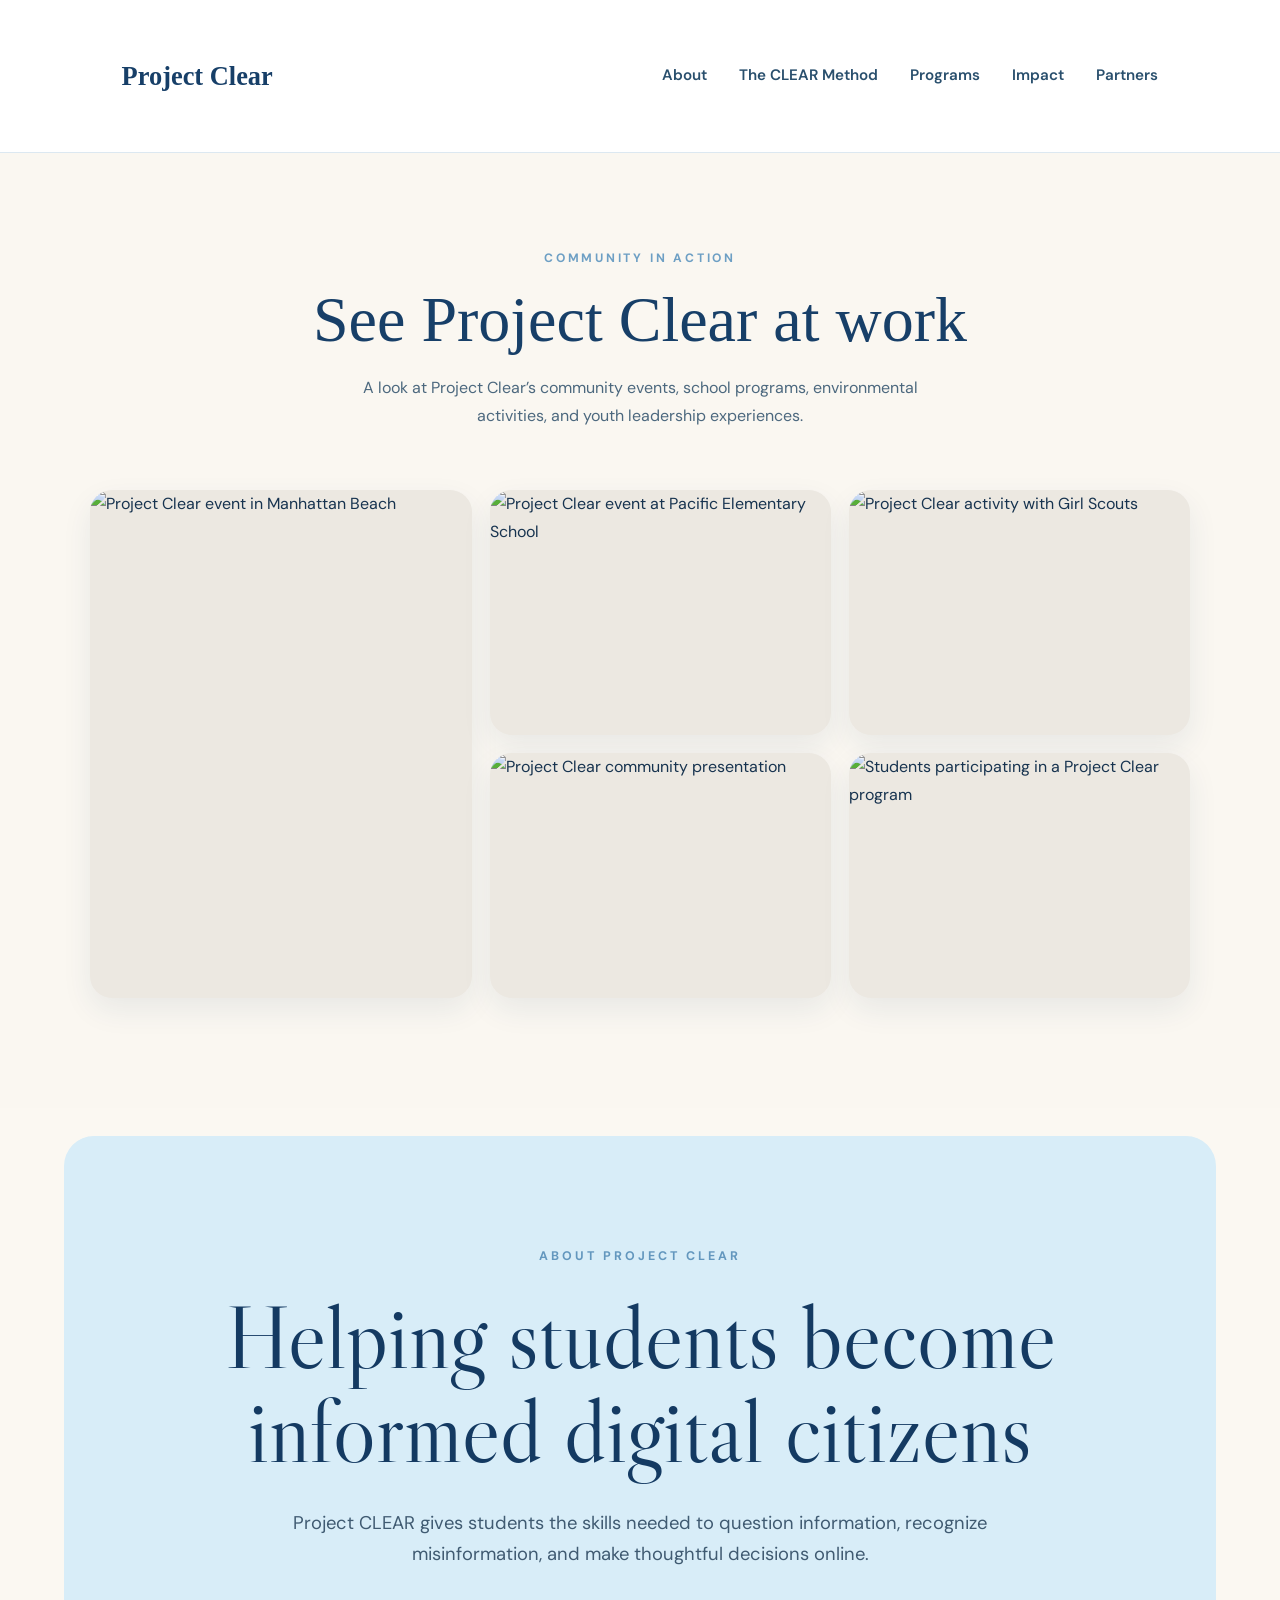
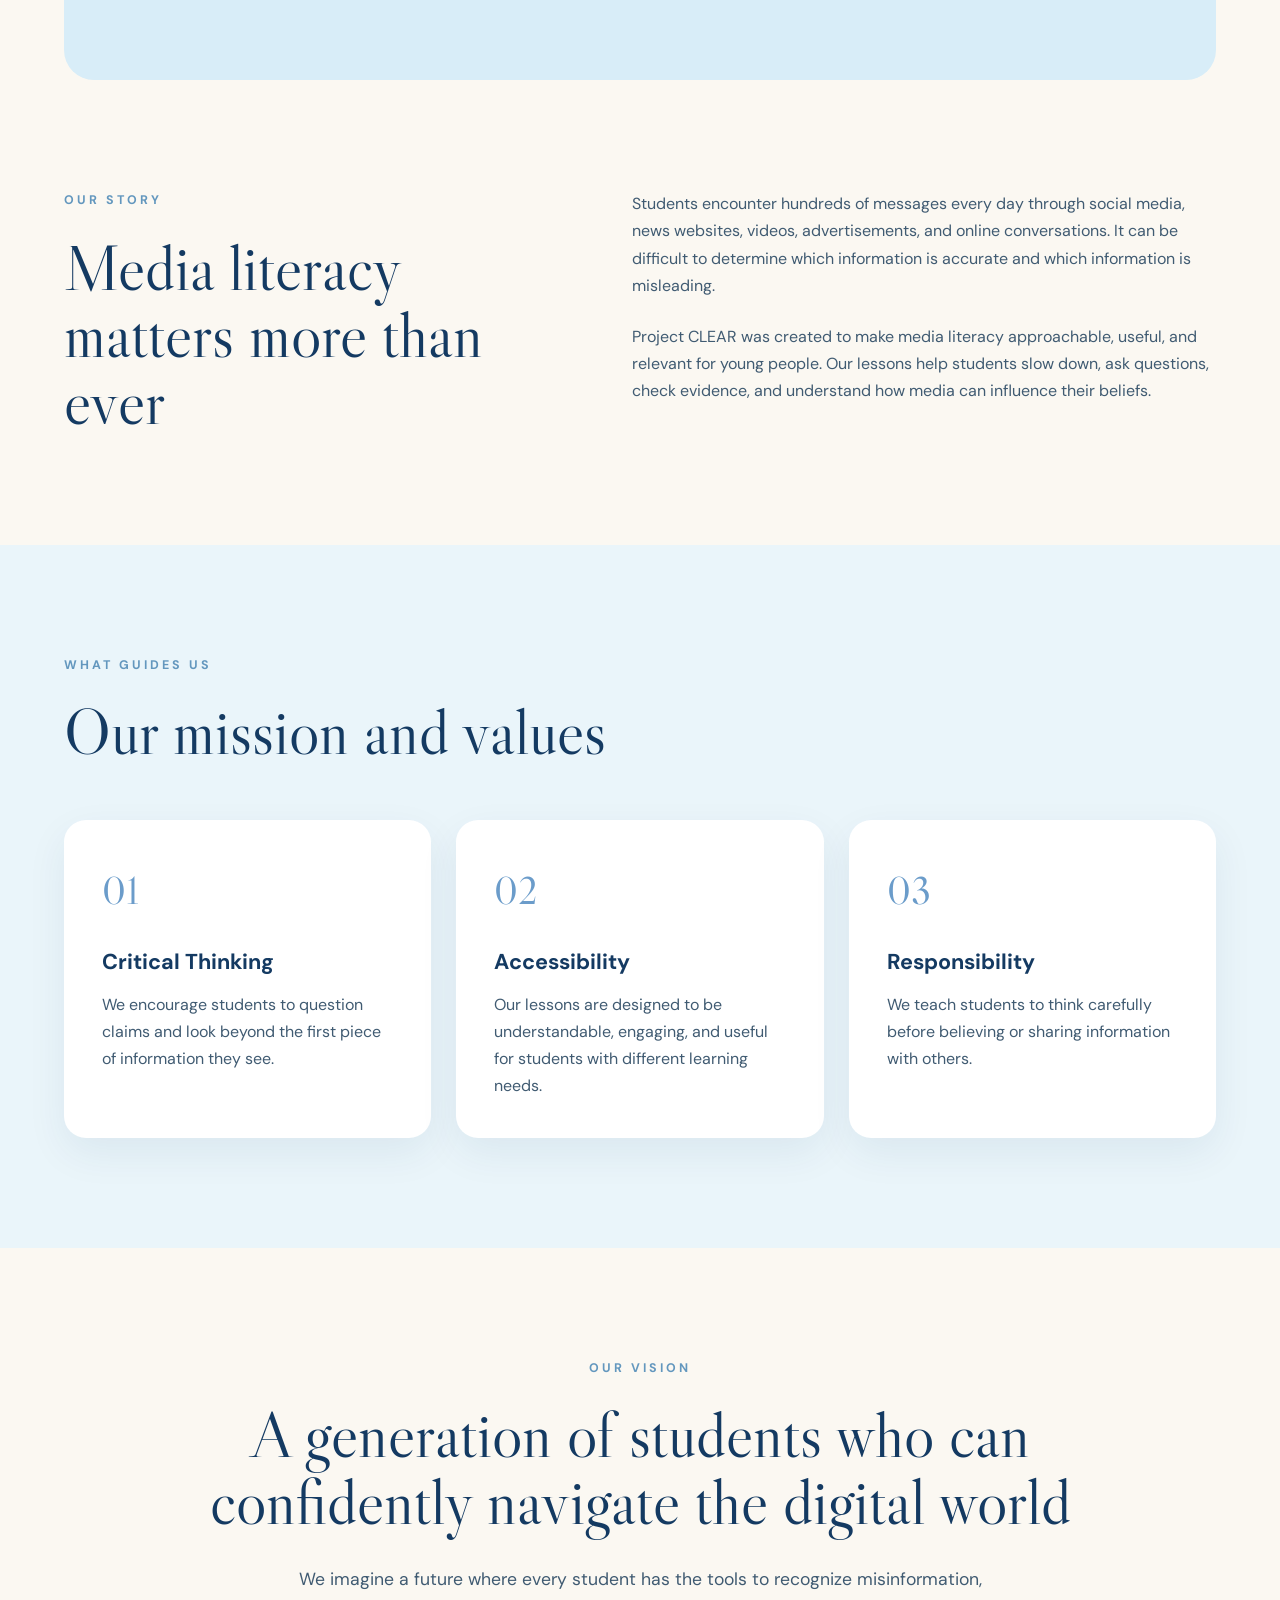
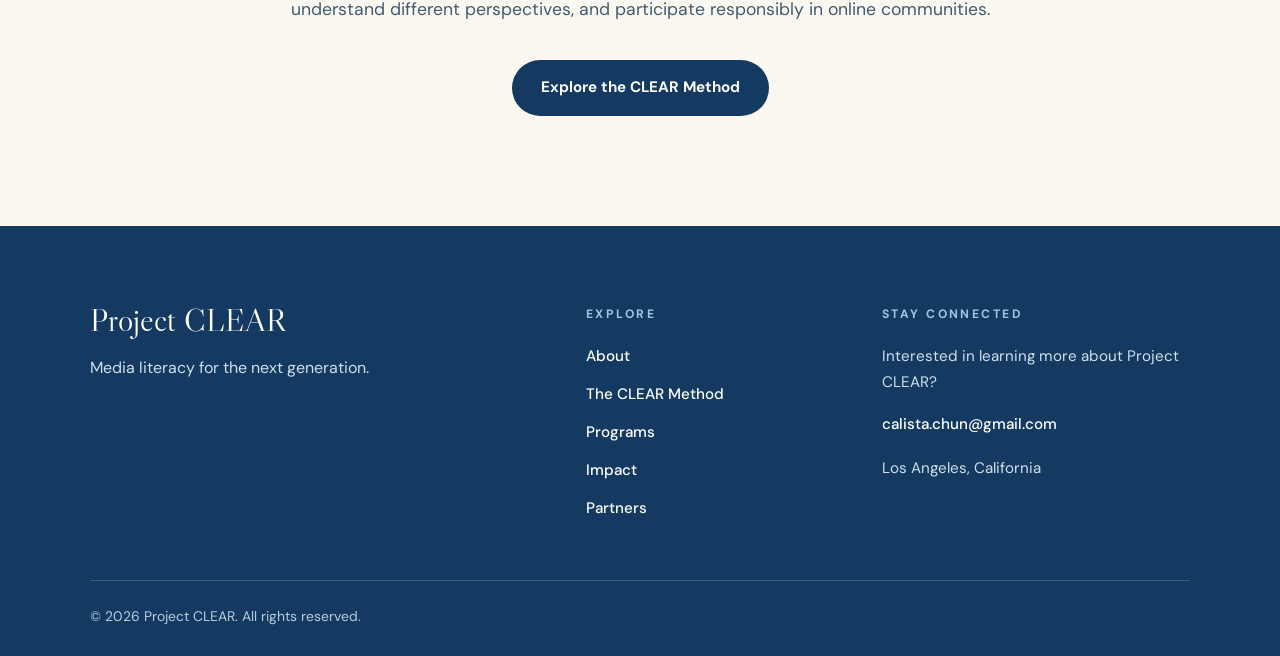
==== about.html @ b9b0df24 "Initial commit" ====
<!DOCTYPE html>
<html lang="en">
<head>
  <meta charset="UTF-8">
  <meta name="viewport" content="width=device-width, initial-scale=1.0">

  <title>About | Project CLEAR</title>

  <link rel="preconnect" href="https://fonts.googleapis.com">
  <link rel="preconnect" href="https://fonts.gstatic.com" crossorigin>

  <link
    href="https://fonts.googleapis.com/css2?family=DM+Sans:wght@400;500;600;700&family=Libre+Caslon+Display&display=swap"
    rel="stylesheet"
  >

  <link rel="stylesheet" href="style.css">
</head>

<body>

 <header class="site-header">
  <nav class="navbar">

    <a href="index.html" class="site-logo">
      Project Clear
    </a>

    <button
      class="menu-toggle"
      type="button"
      aria-label="Open navigation menu"
      aria-expanded="false"
      aria-controls="main-navigation"
    >
      <span></span>
      <span></span>
      <span></span>
    </button>

    <ul class="nav-links" id="main-navigation">
      <li><a href="about.html">About</a></li>
      <li><a href="method.html">The CLEAR Method</a></li>
      <li><a href="programs.html">Programs</a></li>
      <li><a href="impact.html">Impact</a></li>
      <li><a href="partners.html">Partners</a></li>
      </li>
    </ul>

  </nav>
</header>

  <main>
<section class="photo-shuffle-section">

  <div class="photo-shuffle-heading">
    <p class="section-label">COMMUNITY IN ACTION</p>

    <h2>See Project Clear at work</h2>

    <p>
      A look at Project Clear’s community events, school programs,
      environmental activities, and youth leadership experiences.
    </p>
  </div>

  <div class="photo-shuffle-grid">

    <div class="shuffle-card shuffle-card-featured" data-set="0">
      <img
        class="shuffle-layer shuffle-layer-current"
        src="images/manhattan1.png"
        alt="Project Clear event in Manhattan Beach"
      >
      <img
        class="shuffle-layer shuffle-layer-next"
        src="images/manhattan2.png"
        alt=""
      >
    </div>

    <div class="shuffle-card" data-set="1">
      <img
        class="shuffle-layer shuffle-layer-current"
        src="images/pacific1.png"
        alt="Project Clear event at Pacific Elementary School"
      >
      <img
        class="shuffle-layer shuffle-layer-next"
        src="images/pacific2.png"
        alt=""
      >
    </div>

    <div class="shuffle-card" data-set="2">
      <img
        class="shuffle-layer shuffle-layer-current"
        src="images/troops1.png"
        alt="Project Clear activity with Girl Scouts"
      >
      <img
        class="shuffle-layer shuffle-layer-next"
        src="images/troops2.png"
        alt=""
      >
    </div>

    <div class="shuffle-card" data-set="3">
      <img
        class="shuffle-layer shuffle-layer-current"
        src="images/manhattan4.png"
        alt="Project Clear community presentation"
      >
      <img
        class="shuffle-layer shuffle-layer-next"
        src="images/manhattan5.png"
        alt=""
      >
    </div>

    <div class="shuffle-card" data-set="4">
      <img
        class="shuffle-layer shuffle-layer-current"
        src="images/pacific3.png"
        alt="Students participating in a Project Clear program"
      >
      <img
        class="shuffle-layer shuffle-layer-next"
        src="images/troops3.png"
        alt=""
      >
    </div>

  </div>

</section>
    <section class="page-hero">
      <p class="eyebrow">ABOUT PROJECT CLEAR</p>

      <h1>Helping students become informed digital citizens</h1>

      <p class="page-hero-text">
        Project CLEAR gives students the skills needed to question
        information, recognize misinformation, and make thoughtful
        decisions online.
      </p>
    </section>

    <section class="content-section two-column">

      <div>
        <p class="eyebrow">OUR STORY</p>

        <h2>Media literacy matters more than ever</h2>
      </div>

      <div>
        <p>
          Students encounter hundreds of messages every day through social
          media, news websites, videos, advertisements, and online
          conversations. It can be difficult to determine which information
          is accurate and which information is misleading.
        </p>

        <p>
          Project CLEAR was created to make media literacy approachable,
          useful, and relevant for young people. Our lessons help students
          slow down, ask questions, check evidence, and understand how media
          can influence their beliefs.
        </p>
      </div>

    </section>

    <section class="light-section">

      <div class="section-heading">
        <p class="eyebrow">WHAT GUIDES US</p>
        <h2>Our mission and values</h2>
      </div>

      <div class="card-grid three-columns">

        <article class="info-card">
          <span class="card-number">01</span>
          <h3>Critical Thinking</h3>
          <p>
            We encourage students to question claims and look beyond the
            first piece of information they see.
          </p>
        </article>

        <article class="info-card">
          <span class="card-number">02</span>
          <h3>Accessibility</h3>
          <p>
            Our lessons are designed to be understandable, engaging, and
            useful for students with different learning needs.
          </p>
        </article>

        <article class="info-card">
          <span class="card-number">03</span>
          <h3>Responsibility</h3>
          <p>
            We teach students to think carefully before believing or sharing
            information with others.
          </p>
        </article>

      </div>

    </section>

    <section class="content-section centered-section">

      <p class="eyebrow">OUR VISION</p>

      <h2>
        A generation of students who can confidently navigate the digital
        world
      </h2>

      <p class="large-paragraph">
        We imagine a future where every student has the tools to recognize
        misinformation, understand different perspectives, and participate
        responsibly in online communities.
      </p>

      <a href="method.html" class="primary-button">
        Explore the CLEAR Method
      </a>

    </section>

  </main>

  <footer class="site-footer">
  <div class="footer-main">

    <div class="footer-brand">
      <a href="index.html" class="footer-logo">
        Project CLEAR
      </a>

      <p>
        Media literacy for the next generation.
      </p>
    </div>

    <div class="footer-column">
      <p class="footer-heading">Explore</p>

      <nav class="footer-links" aria-label="Footer navigation">
        <a href="about.html">About</a>
        <a href="method.html">The CLEAR Method</a>
        <a href="programs.html">Programs</a>
        <a href="impact.html">Impact</a>
        <a href="partners.html">Partners</a>
      </nav>
    </div>

    <div class="footer-column footer-contact">
      <p class="footer-heading">Stay Connected</p>

      <p>
        Interested in learning more about Project CLEAR?
      </p>

      <a href="mailto:hello@projectclear.org">
        calista.chun@gmail.com
      </a>

      <p>Los Angeles, California</p>
    </div>

  </div>

  <div class="footer-bottom">
    <p>&copy; 2026 Project CLEAR. All rights reserved.</p>
  </div>
</footer>
<script>
  const menuToggle = document.querySelector(".menu-toggle");
  const navLinks = document.querySelector(".nav-links");

  if (menuToggle && navLinks) {
    menuToggle.addEventListener("click", function () {
      const menuIsOpen = navLinks.classList.toggle("open");

      menuToggle.classList.toggle("open", menuIsOpen);
      menuToggle.setAttribute("aria-expanded", menuIsOpen);
    });
  }
</script>
<script>
  const photoSets = [
    [
      "images/manhattan1.png",
      "images/manhattan2.png",
      "images/manhattan3.png",
      "images/manhattan4.png",
      "images/manhattan5.png",
      "images/manhattan6.png",
      "images/manhattan7.png",
      "images/manhattan8.png"
    ],
    [
      "images/pacific1.png",
      "images/pacific2.png",
      "images/pacific3.png",
      "images/pacific4.png"
    ],
    [
      "images/troops1.png",
      "images/troops2.png",
      "images/troops3.png"
    ],
    [
      "images/manhattan4.png",
      "images/manhattan5.png",
      "images/manhattan6.png",
      "images/manhattan7.png",
      "images/manhattan8.png"
    ],
    [
      "images/pacific3.png",
      "images/pacific4.png",
      "images/troops1.png",
      "images/troops2.png",
      "images/troops3.png"
    ]
  ];

  const shuffleCards = document.querySelectorAll(".shuffle-card");
  const currentIndexes = Array(shuffleCards.length).fill(0);
  let activeCard = 0;

  function changePhoto() {
    const card = shuffleCards[activeCard];

    if (!card) return;

    const setIndex = Number(card.dataset.set);
    const imageSet = photoSets[setIndex];

    const currentImage = card.querySelector(".shuffle-layer-current");
    const nextImage = card.querySelector(".shuffle-layer-next");

    if (!imageSet || !currentImage || !nextImage) return;

    const nextIndex = (currentIndexes[activeCard] + 1) % imageSet.length;

    nextImage.src = imageSet[nextIndex];
    card.classList.add("is-changing");

    setTimeout(() => {
      currentImage.src = imageSet[nextIndex];
      card.classList.remove("is-changing");
      currentIndexes[activeCard] = nextIndex;
      activeCard = (activeCard + 1) % shuffleCards.length;
    }, 900);
  }

  setInterval(changePhoto, 3200);
</script>
</body>
</html>
---- style.css ----
/* ------------------------------
   BASIC RESET
------------------------------ */

* {
  box-sizing: border-box;
  margin: 0;
  padding: 0;
}

html {
  scroll-behavior: smooth;
}

body {
  background-color: #fbf8f2;
  color: #17334f;
  font-family: "DM Sans", sans-serif;
  line-height: 1.7;
}

a {
  color: inherit;
  text-decoration: none;
}

img {
  display: block;
  max-width: 100%;
}

ul {
  list-style-position: inside;
}


/* ------------------------------
   TYPOGRAPHY
------------------------------ */

h1,
h2 {
  color: #143a62;
  font-family: "Libre Caslon Display", serif;
  font-weight: 400;
  line-height: 1.05;
}

h1 {
  max-width: 900px;
  font-size: clamp(3rem, 7vw, 6.5rem);
}

h2 {
  font-size: clamp(2.4rem, 5vw, 4.5rem);
}

h3 {
  color: #143a62;
  font-size: 1.35rem;
  line-height: 1.3;
}

p {
  color: #405b72;
  font-size: 1rem;
}

.eyebrow {
  margin-bottom: 20px;
  color: #6b9cca;
  font-size: 0.78rem;
  font-weight: 700;
  letter-spacing: 0.22em;
  text-transform: uppercase;
}


/* ------------------------------
   HEADER AND NAVIGATION
------------------------------ */

.site-header {
  background-color: #fbf8f2;
  padding: 26px 5%;
}

.navbar {
  display: flex;
  align-items: center;
  justify-content: space-between;
  width: min(1220px, 100%);
  margin: 0 auto;
}

.logo,
.footer-logo {
  display: inline-flex;
  align-items: center;
  gap: 13px;
  color: #143a62;
  font-size: 1.1rem;
  font-weight: 700;
}

.logo-circle {
  display: inline-flex;
  align-items: center;
  justify-content: center;
  width: 43px;
  height: 43px;
  border-radius: 50%;
  background-color: #143a62;
  color: white;
  font-family: "Libre Caslon Display", serif;
  font-size: 1.35rem;
}

.nav-links {
  display: flex;
  align-items: center;
  gap: 38px;
  list-style: none;
}

.nav-links a {
  position: relative;
  color: #1b3349;
  font-size: 0.93rem;
  font-weight: 600;
}

.nav-links a:not(.nav-button)::after {
  position: absolute;
  right: 0;
  bottom: -7px;
  left: 0;
  width: 0;
  height: 2px;
  margin: auto;
  background-color: #6b9cca;
  content: "";
  transition: width 0.25s ease;
}

.nav-links a:not(.nav-button):hover::after,
.nav-links a.active::after {
  width: 100%;
}

.nav-button {
  display: inline-block;
  border-radius: 50px;
  background-color: #143a62;
  color: white !important;
  padding: 13px 25px;
  transition:
    background-color 0.25s ease,
    transform 0.25s ease;
}

.nav-button:hover {
  background-color: #275883;
  transform: translateY(-2px);
}

.active-button {
  background-color: #275883;
}


/* ------------------------------
   PAGE HERO
------------------------------ */

.page-hero {
  width: min(1360px, 90%);
  margin: 28px auto 0;
  border-radius: 30px;
  background-color: #d8edf8;
  padding: 110px 7%;
  text-align: center;
}

.page-hero h1 {
  margin: 0 auto 30px;
}

.page-hero-text {
  max-width: 720px;
  margin: 0 auto;
  color: #405b72;
  font-size: 1.15rem;
}


/* ------------------------------
   GENERAL SECTIONS
------------------------------ */

.content-section,
.light-section {
  width: min(1220px, 90%);
  margin: 0 auto;
  padding: 110px 0;
}

.light-section {
  width: 100%;
  background-color: #eaf5fa;
  padding-right: max(5%, calc((100% - 1220px) / 2));
  padding-left: max(5%, calc((100% - 1220px) / 2));
}

.two-column {
  display: grid;
  grid-template-columns: 0.9fr 1.1fr;
  align-items: start;
  gap: 90px;
}

.two-column p + p {
  margin-top: 24px;
}

.section-heading {
  max-width: 700px;
  margin-bottom: 55px;
}

.centered-heading {
  margin-right: auto;
  margin-left: auto;
  text-align: center;
}

.centered-section {
  max-width: 950px;
  text-align: center;
}

.centered-section h2 {
  margin-bottom: 30px;
}

.large-paragraph {
  max-width: 760px;
  margin: 0 auto 35px;
  font-size: 1.1rem;
}


/* ------------------------------
   BUTTONS
------------------------------ */

.primary-button,
.light-button {
  display: inline-block;
  border: none;
  border-radius: 50px;
  background-color: #143a62;
  color: white;
  cursor: pointer;
  font-family: inherit;
  font-size: 0.95rem;
  font-weight: 700;
  padding: 15px 29px;
  transition:
    background-color 0.25s ease,
    transform 0.25s ease;
}

.primary-button:hover {
  background-color: #275883;
  transform: translateY(-2px);
}

.light-button {
  flex-shrink: 0;
  background-color: white;
  color: #143a62;
}

.light-button:hover {
  background-color: #eaf5fa;
  transform: translateY(-2px);
}

.text-link {
  display: inline-block;
  margin-top: 28px;
  border-bottom: 1px solid #143a62;
  color: #143a62;
  font-weight: 700;
}


/* ------------------------------
   GENERAL CARDS
------------------------------ */

.card-grid {
  display: grid;
  gap: 25px;
}

.three-columns {
  grid-template-columns: repeat(3, 1fr);
}

.info-card {
  min-height: 280px;
  border-radius: 22px;
  background-color: white;
  padding: 38px;
  box-shadow: 0 15px 40px rgba(20, 58, 98, 0.07);
}

.info-card h3 {
  margin: 24px 0 15px;
}

.card-number {
  color: #6b9cca;
  font-family: "Libre Caslon Display", serif;
  font-size: 2.4rem;
}


/* ------------------------------
   CLEAR METHOD
------------------------------ */

.method-list {
  display: grid;
  gap: 22px;
  max-width: 950px;
  margin: 0 auto;
}

.method-card {
  display: grid;
  grid-template-columns: 100px 1fr;
  align-items: center;
  gap: 35px;
  border: 1px solid #c7dfeb;
  border-radius: 24px;
  background-color: white;
  padding: 34px;
  box-shadow: 0 12px 35px rgba(20, 58, 98, 0.05);
}

.method-card .eyebrow {
  margin-bottom: 8px;
}

.method-card h3 {
  margin-bottom: 8px;
  font-size: 1.6rem;
}

.method-letter {
  display: flex;
  align-items: center;
  justify-content: center;
  width: 88px;
  height: 88px;
  border-radius: 50%;
  background-color: #d8edf8;
  color: #143a62;
  font-family: "Libre Caslon Display", serif;
  font-size: 3.1rem;
}


/* ------------------------------
   DARK CALLOUT
------------------------------ */

.dark-callout {
  display: flex;
  align-items: center;
  justify-content: space-between;
  gap: 60px;
  width: min(1220px, 90%);
  margin: 0 auto 110px;
  border-radius: 28px;
  background-color: #143a62;
  padding: 65px;
}

.dark-callout h2 {
  max-width: 720px;
  margin-bottom: 18px;
  color: white;
}

.dark-callout p {
  max-width: 720px;
  color: #d8e8f4;
}

.light-eyebrow {
  color: #9cc5e4 !important;
}


/* ------------------------------
   PROGRAMS
------------------------------ */

.program-grid {
  display: grid;
  grid-template-columns: repeat(3, 1fr);
  gap: 25px;
}

.program-card {
  border-radius: 24px;
  background-color: #d8edf8;
  padding: 42px 35px;
}

.program-card h3 {
  margin: 25px 0 16px;
  font-size: 1.55rem;
}

.program-card ul {
  margin-top: 24px;
  color: #405b72;
}

.program-card li {
  margin: 7px 0;
}

.program-icon {
  display: flex;
  align-items: center;
  justify-content: center;
  width: 58px;
  height: 58px;
  border-radius: 50%;
  background-color: #143a62;
  color: white;
  font-weight: 700;
}


/* ------------------------------
   IMPACT AND STATISTICS
------------------------------ */

.stats-section {
  display: grid;
  grid-template-columns: repeat(4, 1fr);
  gap: 18px;
  width: min(1220px, 90%);
  margin: 0 auto;
  padding: 80px 0 20px;
}

.stat-card {
  border-radius: 22px;
  background-color: white;
  padding: 40px 25px;
  text-align: center;
  box-shadow: 0 12px 35px rgba(20, 58, 98, 0.06);
}

.stat-number {
  display: block;
  margin-bottom: 8px;
  color: #143a62;
  font-family: "Libre Caslon Display", serif;
  font-size: 3.6rem;
  line-height: 1;
}

.testimonial-grid {
  display: grid;
  grid-template-columns: repeat(3, 1fr);
  gap: 25px;
}

.testimonial-card {
  border-radius: 22px;
  background-color: white;
  padding: 38px;
  box-shadow: 0 12px 35px rgba(20, 58, 98, 0.06);
}

.testimonial-card p {
  margin-bottom: 25px;
  color: #143a62;
  font-family: "Libre Caslon Display", serif;
  font-size: 1.45rem;
  line-height: 1.45;
}

.testimonial-card cite {
  color: #6b7f91;
  font-size: 0.9rem;
  font-style: normal;
}


/* ------------------------------
   CONTACT
------------------------------ */

.contact-layout {
  display: grid;
  grid-template-columns: 0.8fr 1.2fr;
  gap: 90px;
}

.contact-intro h2 {
  margin-bottom: 25px;
}

.contact-details {
  margin-top: 40px;
}

.contact-details p {
  margin-bottom: 22px;
}

.contact-form {
  border-radius: 24px;
  background-color: white;
  padding: 45px;
  box-shadow: 0 15px 40px rgba(20, 58, 98, 0.07);
}

.form-row {
  display: grid;
  grid-template-columns: repeat(2, 1fr);
  gap: 18px;
}

.form-group {
  margin-bottom: 22px;
}

.form-group label {
  display: block;
  margin-bottom: 8px;
  color: #143a62;
  font-size: 0.9rem;
  font-weight: 700;
}

.form-group input,
.form-group select,
.form-group textarea {
  width: 100%;
  border: 1px solid #bdd3df;
  border-radius: 10px;
  background-color: #fbfdfd;
  color: #17334f;
  font: inherit;
  padding: 13px 15px;
  outline: none;
}

.form-group textarea {
  resize: vertical;
}

.form-group input:focus,
.form-group select:focus,
.form-group textarea:focus {
  border-color: #6b9cca;
  box-shadow: 0 0 0 3px rgba(107, 156, 202, 0.14);
}

.form-button {
  width: 100%;
}


/* =====================================
   FOOTER
===================================== */

.site-footer {
  width: 100%;
  padding: 78px 7% 28px;
  background-color: #143a62;
  color: #ffffff;
}

.footer-main {
  display: grid;
  grid-template-columns: 1.35fr 0.7fr 1fr;
  gap: 80px;
  width: 100%;
  max-width: 1220px;
  margin: 0 auto;
  padding-bottom: 58px;
}

.footer-brand {
  max-width: 430px;
}

.footer-logo {
  display: inline-block;
  margin-bottom: 18px;
  color: #ffffff;
  font-family: "Libre Caslon Display", Georgia, serif;
  font-size: 2rem;
  font-weight: 400;
  line-height: 1;
  text-decoration: none;
}

.footer-brand p {
  margin: 0;
  color: #d0e0eb;
  font-size: 1rem;
  line-height: 1.8;
}

.footer-column {
  display: flex;
  flex-direction: column;
  align-items: flex-start;
}

.footer-heading {
  margin: 0 0 20px;
  color: #9fc7e3;
  font-size: 0.76rem;
  font-weight: 700;
  letter-spacing: 0.2em;
  text-transform: uppercase;
}

.footer-links {
  display: flex;
  flex-direction: column;
  align-items: flex-start;
  gap: 12px;
}

.footer-links a,
.footer-contact a {
  color: #ffffff;
  font-size: 0.95rem;
  font-weight: 500;
  text-decoration: none;
  transition: opacity 0.2s ease;
}

.footer-links a:hover,
.footer-contact a:hover {
  opacity: 0.72;
}

.footer-contact p:not(.footer-heading) {
  margin: 0 0 16px;
  color: #d0e0eb;
  font-size: 0.95rem;
  line-height: 1.7;
}

.footer-contact a {
  margin-bottom: 18px;
}

.footer-bottom {
  width: 100%;
  max-width: 1220px;
  margin: 0 auto;
  padding-top: 24px;
  border-top: 1px solid rgba(255, 255, 255, 0.18);
}

.footer-bottom p {
  margin: 0;
  color: #b8cddd;
  font-size: 0.87rem;
  text-align: left;
}

@media (max-width: 900px) {
  .footer-main {
    grid-template-columns: 1fr 1fr;
    gap: 48px;
  }

  .footer-brand {
    grid-column: 1 / 3;
  }
}

@media (max-width: 600px) {
  .site-footer {
    padding: 60px 6% 24px;
  }

  .footer-main {
    grid-template-columns: 1fr;
    gap: 38px;
  }

  .footer-brand {
    grid-column: auto;
  }
}
/* =================================
   PARTNERS PAGE
================================= */

.partners-hero {
  position: relative;
  overflow: hidden;
  padding: 130px 8% 120px;
  background:
    radial-gradient(
      circle at 85% 25%,
      rgba(125, 178, 216, 0.3),
      transparent 28%
    ),
    linear-gradient(135deg, #eaf5fb 0%, #f7fbfd 55%, #edf6fb 100%);
}

.partners-hero::before {
  position: absolute;
  top: -160px;
  right: -120px;
  width: 430px;
  height: 430px;
  border: 1px solid rgba(23, 63, 104, 0.12);
  border-radius: 50%;
  content: "";
}

.partners-hero::after {
  position: absolute;
  right: 120px;
  bottom: -190px;
  width: 340px;
  height: 340px;
  border: 1px solid rgba(23, 63, 104, 0.1);
  border-radius: 50%;
  content: "";
}

.partners-hero-content {
  position: relative;
  z-index: 2;
  max-width: 900px;
  margin: 0 auto;
  text-align: center;
}

.eyebrow {
  margin: 0 0 22px;
  color: #6397be;
  font-size: 0.78rem;
  font-weight: 700;
  letter-spacing: 0.24em;
  text-transform: uppercase;
}

.partners-hero h1 {
    max-width: 900px;
    margin: 0 auto 30px;
    color: #173f68;
    font-family: Georgia, "Times New Roman", serif;
    font-size: clamp(2.8rem, 5vw, 4.8rem);
    font-weight: 400;
    line-height: 1.08;
    letter-spacing: -0.03em;
}

.partners-hero-text {
  max-width: 720px;
  margin: 0 auto;
  color: #46647c;
  font-size: 1.1rem;
  line-height: 1.85;
}

.partners-intro {
  max-width: 850px;
  margin: 0 auto;
  padding: 95px 8% 55px;
  text-align: center;
}

.partners-intro h2 {
  margin: 0 0 22px;
  color: #173f68;
  font-family: Georgia, "Times New Roman", serif;
  font-size: clamp(2.4rem, 5vw, 4rem);
  font-weight: 400;
  line-height: 1.15;
}

.partners-intro > p:last-child {
  max-width: 690px;
  margin: 0 auto;
  color: #536f85;
  font-size: 1.05rem;
  line-height: 1.8;
}

.partners-section {
  display: grid;
  gap: 34px;
  padding: 25px 8% 110px;
  background: #ffffff;
}

.partner-card {
  position: relative;
  display: grid;
  grid-template-columns: 260px minmax(0, 1fr);
  gap: 62px;
  align-items: center;
  width: 100%;
  max-width: 1120px;
  margin: 0 auto;
  padding: 52px;
  overflow: hidden;
  border: 1px solid #d7e5ef;
  border-radius: 28px;
  background: #ffffff;
  box-shadow: 0 18px 50px rgba(23, 63, 104, 0.07);
  transition:
    transform 0.25s ease,
    box-shadow 0.25s ease,
    border-color 0.25s ease;
}

.partner-card::before {
  position: absolute;
  top: 0;
  left: 0;
  width: 7px;
  height: 100%;
  background: #7eb1d3;
  content: "";
}

.partner-card:hover {
  transform: translateY(-6px);
  border-color: #b9d1e2;
  box-shadow: 0 26px 65px rgba(23, 63, 104, 0.12);
}

.partner-logo {
  display: flex;
  min-height: 190px;
  align-items: center;
  justify-content: center;
  padding: 30px;
  border-radius: 22px;
  background: #f2f8fc;
}

.partner-logo img {
  display: block;
  width: 100%;
  max-width: 185px;
  max-height: 135px;
  object-fit: contain;
}

.partner-content {
  position: relative;
}

.partner-number {
  margin: 0 0 12px;
  color: #82aecd;
  font-size: 0.78rem;
  font-weight: 700;
  letter-spacing: 0.18em;
}

.partner-content h2 {
  margin: 0 0 17px;
  color: #173f68;
  font-family: Georgia, "Times New Roman", serif;
  font-size: clamp(2rem, 4vw, 2.75rem);
  font-weight: 400;
  line-height: 1.15;
}

.partner-content > p:not(.partner-number) {
  max-width: 700px;
  margin: 0 0 24px;
  color: #45647d;
  font-size: 1rem;
  line-height: 1.8;
}

.partner-link {
  display: inline-flex;
  align-items: center;
  gap: 10px;
  color: #174a78;
  font-weight: 700;
  text-decoration: none;
  transition: gap 0.2s ease, color 0.2s ease;
}

.partner-link span {
  font-size: 1.05rem;
}

.partner-link:hover {
  gap: 15px;
  color: #0c365c;
}

.partner-cta {
  display: flex;
  max-width: 1120px;
  margin: 0 auto 110px;
  padding: 65px 70px;
  align-items: center;
  justify-content: space-between;
  gap: 50px;
  border-radius: 30px;
  background: #173f68;
}

.partner-cta div {
  max-width: 690px;
}

.partner-cta .eyebrow {
  color: #9cc8e7;
}

.partner-cta h2 {
  margin: 0 0 18px;
  color: #ffffff;
  font-family: Georgia, "Times New Roman", serif;
  font-size: clamp(2.2rem, 4vw, 3.4rem);
  font-weight: 400;
  line-height: 1.15;
}

.partner-cta p:not(.eyebrow) {
  margin: 0;
  color: #d6e6f1;
  line-height: 1.75;
}

.partner-cta-button {
  flex-shrink: 0;
  display: inline-block;
  padding: 17px 28px;
  border-radius: 999px;
  background: #ffffff;
  color: #173f68;
  font-weight: 700;
  text-decoration: none;
  transition: transform 0.2s ease, background 0.2s ease;
}

.partner-cta-button:hover {
  transform: translateY(-2px);
  background: #edf6fb;
}

@media (max-width: 850px) {
  .partners-hero {
    padding: 100px 7% 90px;
  }

  .partner-card {
    grid-template-columns: 1fr;
    gap: 30px;
    padding: 34px;
  }

  .partner-logo {
    min-height: 165px;
  }

  .partner-cta {
    margin-right: 6%;
    margin-left: 6%;
    padding: 48px 36px;
    align-items: flex-start;
    flex-direction: column;
  }
}

@media (max-width: 520px) {
  .partners-hero h1 {
    font-size: 3rem;
  }

  .partners-intro {
    padding-top: 70px;
  }

  .partners-section {
    padding-right: 5%;
    padding-left: 5%;
  }

  .partner-card {
    padding: 28px 24px;
    border-radius: 22px;
  }

  .partner-content h2 {
    font-size: 2rem;
  }
}
/* =========================
   MAIN NAVIGATION
========================= */

.site-header {
  position: relative;
  z-index: 1000;
  width: 100%;
  background: #ffffff;
  border-bottom: 1px solid #dce8f1;
}

.navbar {
  display: flex;
  width: min(1200px, 90%);
  min-height: 100px;
  margin: 0 auto;
  align-items: center;
  justify-content: space-between;
  gap: 40px;
}

.site-logo {
  flex-shrink: 0;
  color: #173f68;
  font-family: Georgia, "Times New Roman", serif;
  font-size: 1.65rem;
  font-weight: 600;
  text-decoration: none;
}

.nav-links {
  display: flex;
  margin: 0;
  padding: 0;
  align-items: center;
  gap: 32px;
  list-style: none;
}

.nav-links li {
  margin: 0;
  padding: 0;
}

.nav-links a {
  position: relative;
  display: inline-block;
  padding: 12px 0;
  color: #294f6d;
  font-size: 0.95rem;
  font-weight: 600;
  text-decoration: none;
  transition: color 0.2s ease;
}

.nav-links a::after {
  position: absolute;
  right: 0;
  bottom: 5px;
  left: 0;
  width: 0;
  height: 2px;
  margin: auto;
  background: #6ca6cf;
  content: "";
  transition: width 0.2s ease;
}

.nav-links a:hover {
  color: #173f68;
}

.nav-links a:hover::after,
.nav-links a.active::after {
  width: 100%;
}

.nav-links a.active {
  color: #173f68;
}


/* Mobile menu button */

.menu-toggle {
  display: none;
  width: 44px;
  height: 44px;
  padding: 8px;
  border: 0;
  background: transparent;
  cursor: pointer;
}

.menu-toggle span {
  display: block;
  width: 26px;
  height: 2px;
  margin: 5px auto;
  background: #173f68;
  transition: transform 0.2s ease, opacity 0.2s ease;
}

/* Responsive navigation */

@media (max-width: 950px) {
  .navbar {
    min-height: 82px;
  }

  .menu-toggle {
    display: block;
  }

  .nav-links {
    position: absolute;
    top: 100%;
    right: 0;
    left: 0;
    display: none;
    padding: 24px 5%;
    align-items: stretch;
    gap: 4px;
    background: #ffffff;
    border-top: 1px solid #dce8f1;
    border-bottom: 1px solid #dce8f1;
    box-shadow: 0 14px 30px rgba(23, 63, 104, 0.1);
  }

  .nav-links.open {
    display: flex;
    flex-direction: column;
  }

  .nav-links a {
    display: block;
    padding: 14px 0;
  }

  .nav-links a::after {
    display: none;
  }

  .nav-links .involved-link {
    margin-top: 8px;
    text-align: center;
  }

  .menu-toggle.open span:nth-child(1) {
    transform: translateY(7px) rotate(45deg);
  }

  .menu-toggle.open span:nth-child(2) {
    opacity: 0;
  }

  .menu-toggle.open span:nth-child(3) {
    transform: translateY(-7px) rotate(-45deg);
  }
}
.partners-title {
    display: flex;
    flex-direction: column;
    align-items: center;
    justify-content: center;

    width: 100%;
    max-width: 1200px;
    margin: 0 auto 25px;

    color: #173f68;
    font-family: Georgia, "Times New Roman", serif;
    font-size: clamp(3rem, 5vw, 5rem);
    font-weight: 400;
    line-height: 1.08;
    text-align: center;
}

.partners-title span {
    display: block;
    width: 100%;
    white-space: nowrap;

}
.partners-title span:first-child {
    position: relative;
    left: 0px;   /* Adjust this value */
}
.partners-title span:last-child {
    position: relative;
    left: -20px;
}
@media (max-width: 900px) {
    .partners-title span {
        white-space: normal;
    }
}
/* ================================
   COMMUNITY PHOTO SHUFFLE
================================ */

.photo-shuffle-section {
  padding: 95px 7% 110px;
  background: #faf7f1;
}

.photo-shuffle-heading {
    width: 100%;
    max-width: 1000px;
    margin: 0 auto 60px;
    text-align: center;

    display: flex;
    flex-direction: column;
    align-items: center;
}

.photo-shuffle-heading .section-label {
  margin: 0 0 16px;
  color: #6d9fc4;
  font-size: 0.76rem;
  font-weight: 700;
  letter-spacing: 0.23em;
  text-transform: uppercase;
}

.photo-shuffle-heading h2 {
    width: 100%;
    margin: 0 0 20px;

    color: #173f68;
    font-family: Georgia, "Times New Roman", serif;
    font-size: clamp(2.8rem, 5vw, 4.6rem);
    font-weight: 400;
    line-height: 1.08;

    text-align: center;
}

.photo-shuffle-heading p {
  max-width: 620px;
  margin: 0 auto;
  color: #4c687e;
  font-size: 1rem;
  line-height: 1.75;
}

.photo-shuffle-grid {
  display: grid;
  grid-template-columns: 1.12fr 1fr 1fr;
  grid-template-rows: repeat(2, 245px);
  gap: 18px;
  width: 100%;
  max-width: 1180px;
  margin: 0 auto;
}

.shuffle-card {
  position: relative;
  overflow: hidden;
  border-radius: 22px;
  background: #ece8e1;
  box-shadow: 0 12px 30px rgba(23, 63, 104, 0.08);
}

.shuffle-card-featured {
  grid-row: 1 / 3;
}

.shuffle-layer {
  position: absolute;
  inset: 0;
  display: block;
  width: 100%;
  height: 100%;
  object-fit: cover;
  transition:
    opacity 0.9s ease,
    transform 6s ease;
}

.shuffle-layer-current {
  z-index: 1;
  opacity: 1;
}

.shuffle-layer-next {
  z-index: 2;
  opacity: 0;
}

.shuffle-card.is-changing .shuffle-layer-next {
  opacity: 1;
}

.shuffle-card:hover .shuffle-layer {
  transform: scale(1.035);
}

@media (max-width: 900px) {
  .photo-shuffle-section {
    padding: 80px 6% 90px;
  }

  .photo-shuffle-grid {
    grid-template-columns: 1fr 1fr;
    grid-template-rows: 330px 220px 220px;
  }

  .shuffle-card-featured {
    grid-column: 1 / 3;
    grid-row: auto;
  }
}

@media (max-width: 620px) {
  .photo-shuffle-grid {
    display: flex;
    flex-direction: column;
  }

  .shuffle-card,
  .shuffle-card-featured {
    height: 240px;
  }

  .shuffle-card-featured {
    height: 320px;
  }

  .photo-shuffle-heading h2 {
    font-size: 2.65rem;
  }
}
.educators-right {
    display: flex;
    align-items: center;
    padding-top: 50px;
}
/* Force the impact callout content to center */

section.dark-callout {
  display: flex;
  width: min(1220px, 90%);
  margin: 80px auto;
  padding: 85px 60px;

  align-items: center;
  justify-content: center;

  text-align: center;
}

section.dark-callout .callout-content {
  width: 100%;
  max-width: 820px;
  margin: 0 auto;

  text-align: center;
}

section.dark-callout .callout-content .eyebrow {
  width: 100%;
  margin: 0 auto 24px;

  text-align: center;
}

section.dark-callout .callout-content h2 {
  width: 100%;
  max-width: 820px;
  margin: 0 auto 28px;

  text-align: center;
}

section.dark-callout .callout-content > p:last-child {
  width: 100%;
  max-width: 680px;
  margin: 0 auto;

  text-align: center;
}
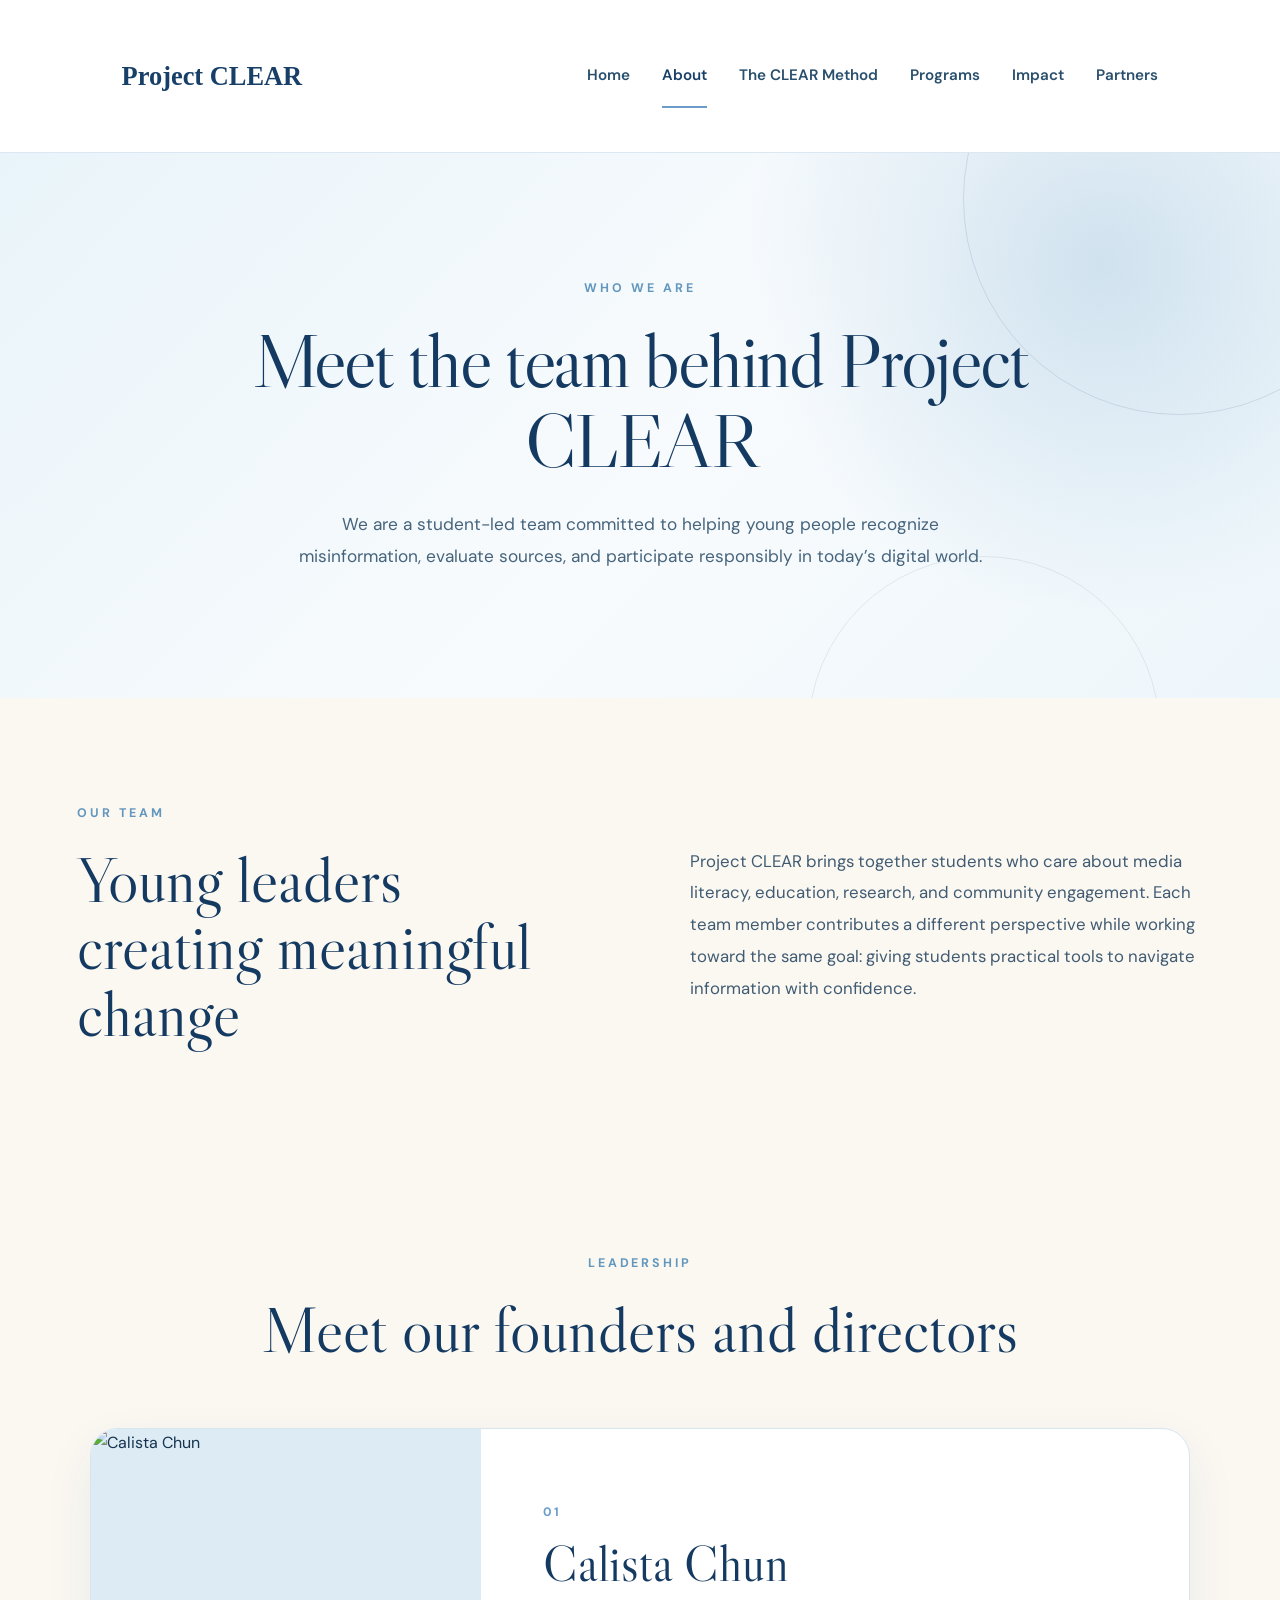
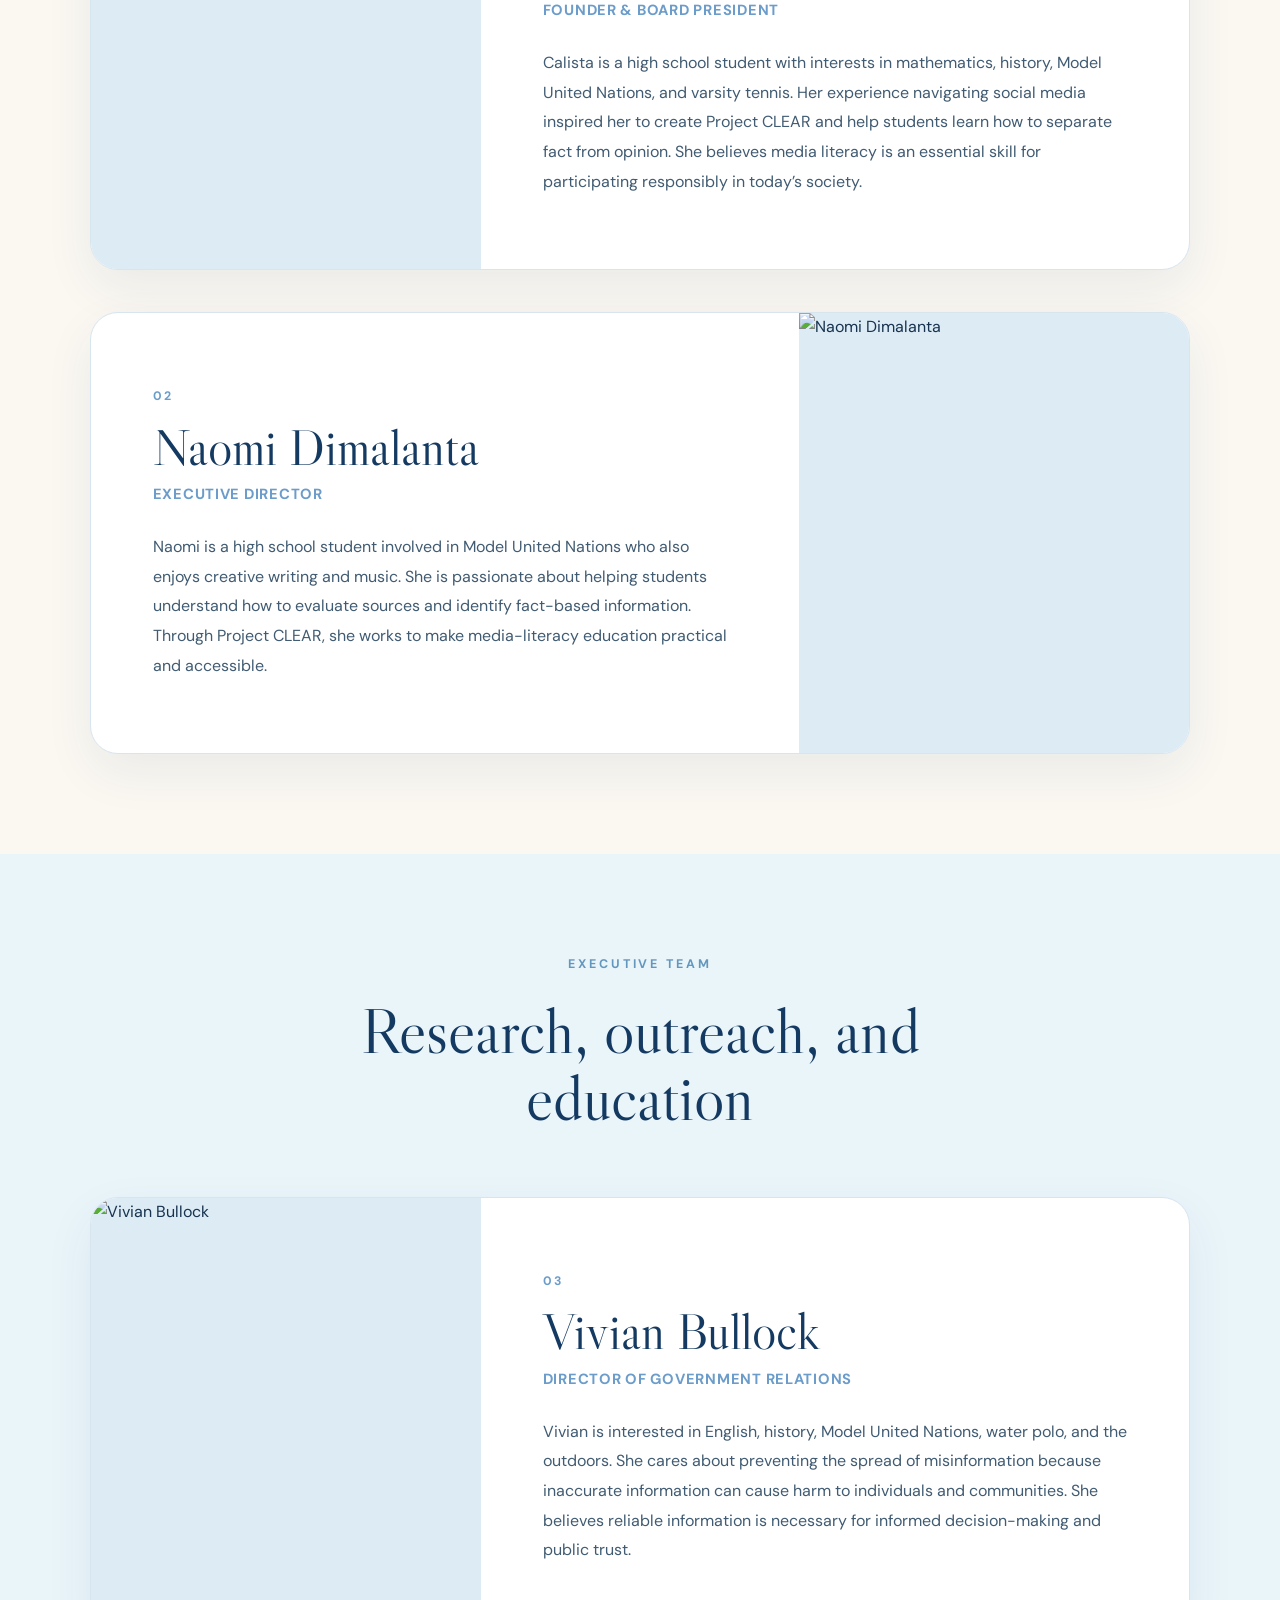
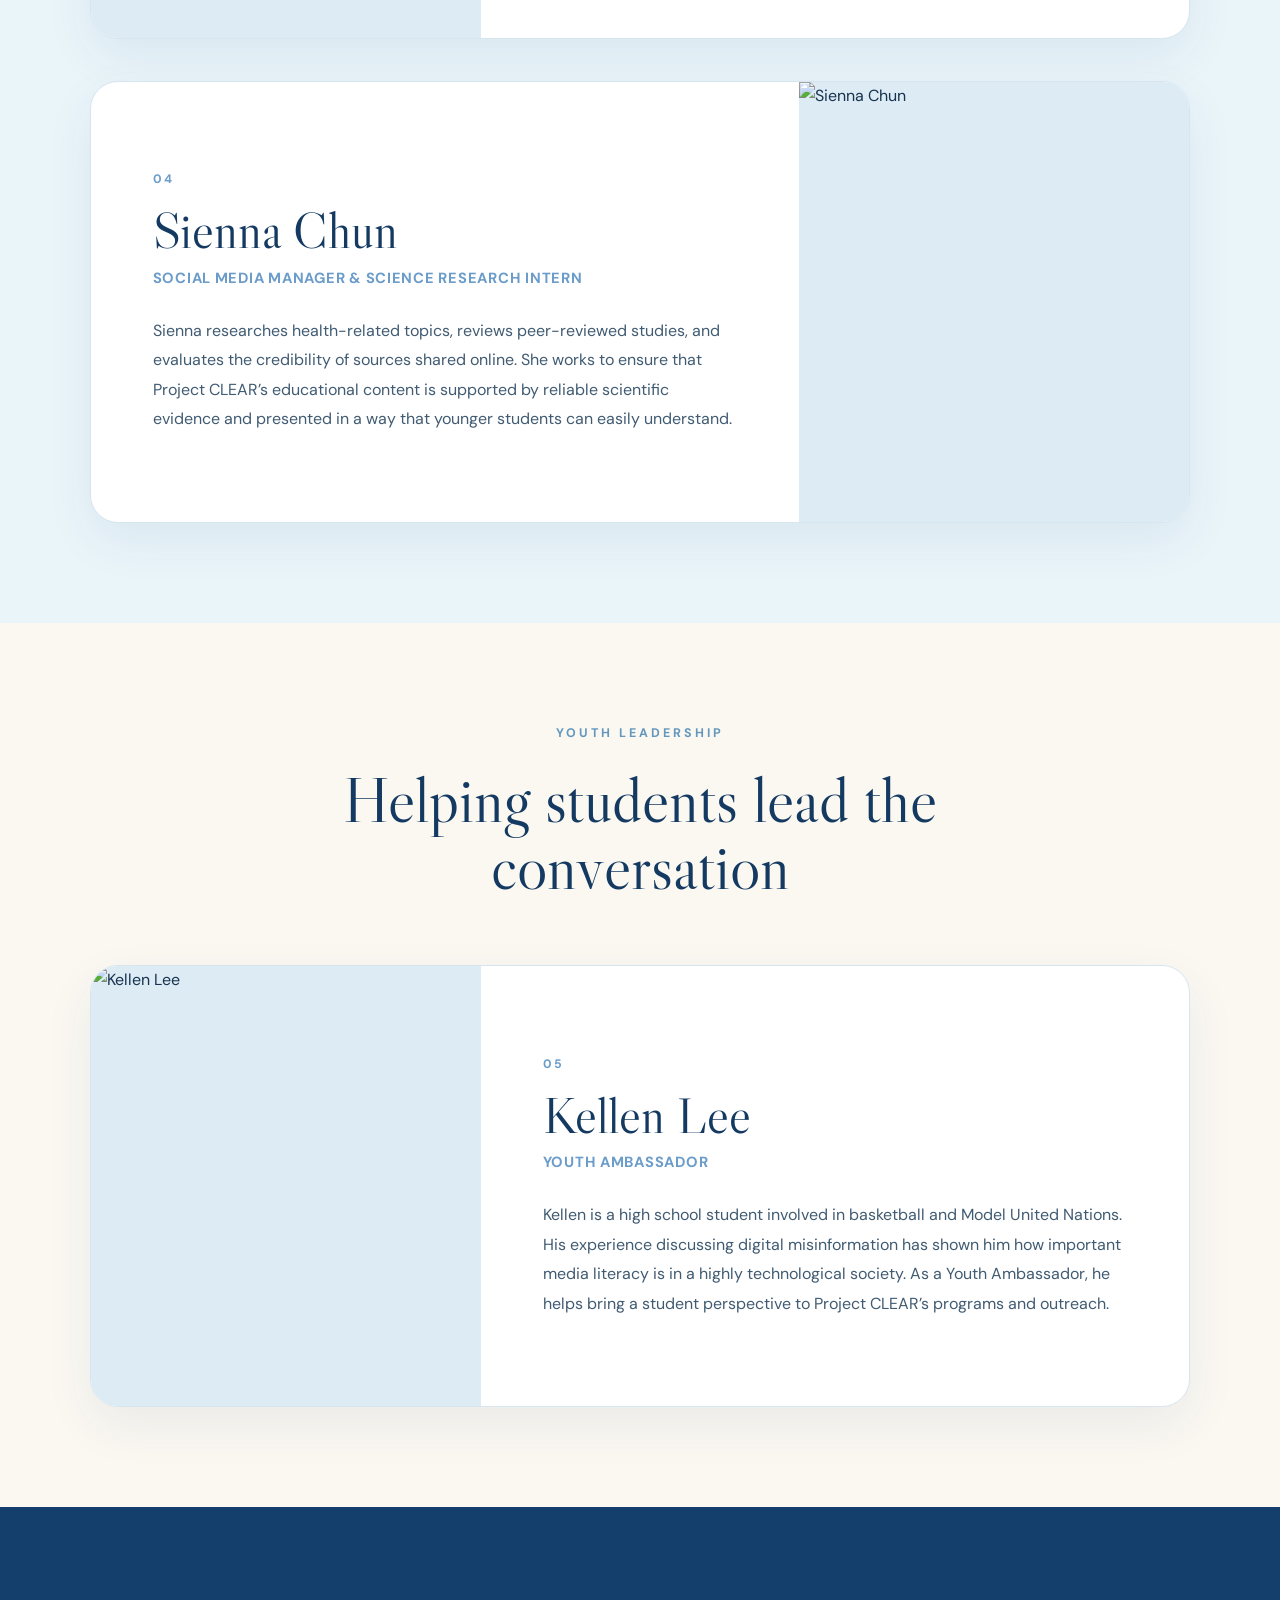
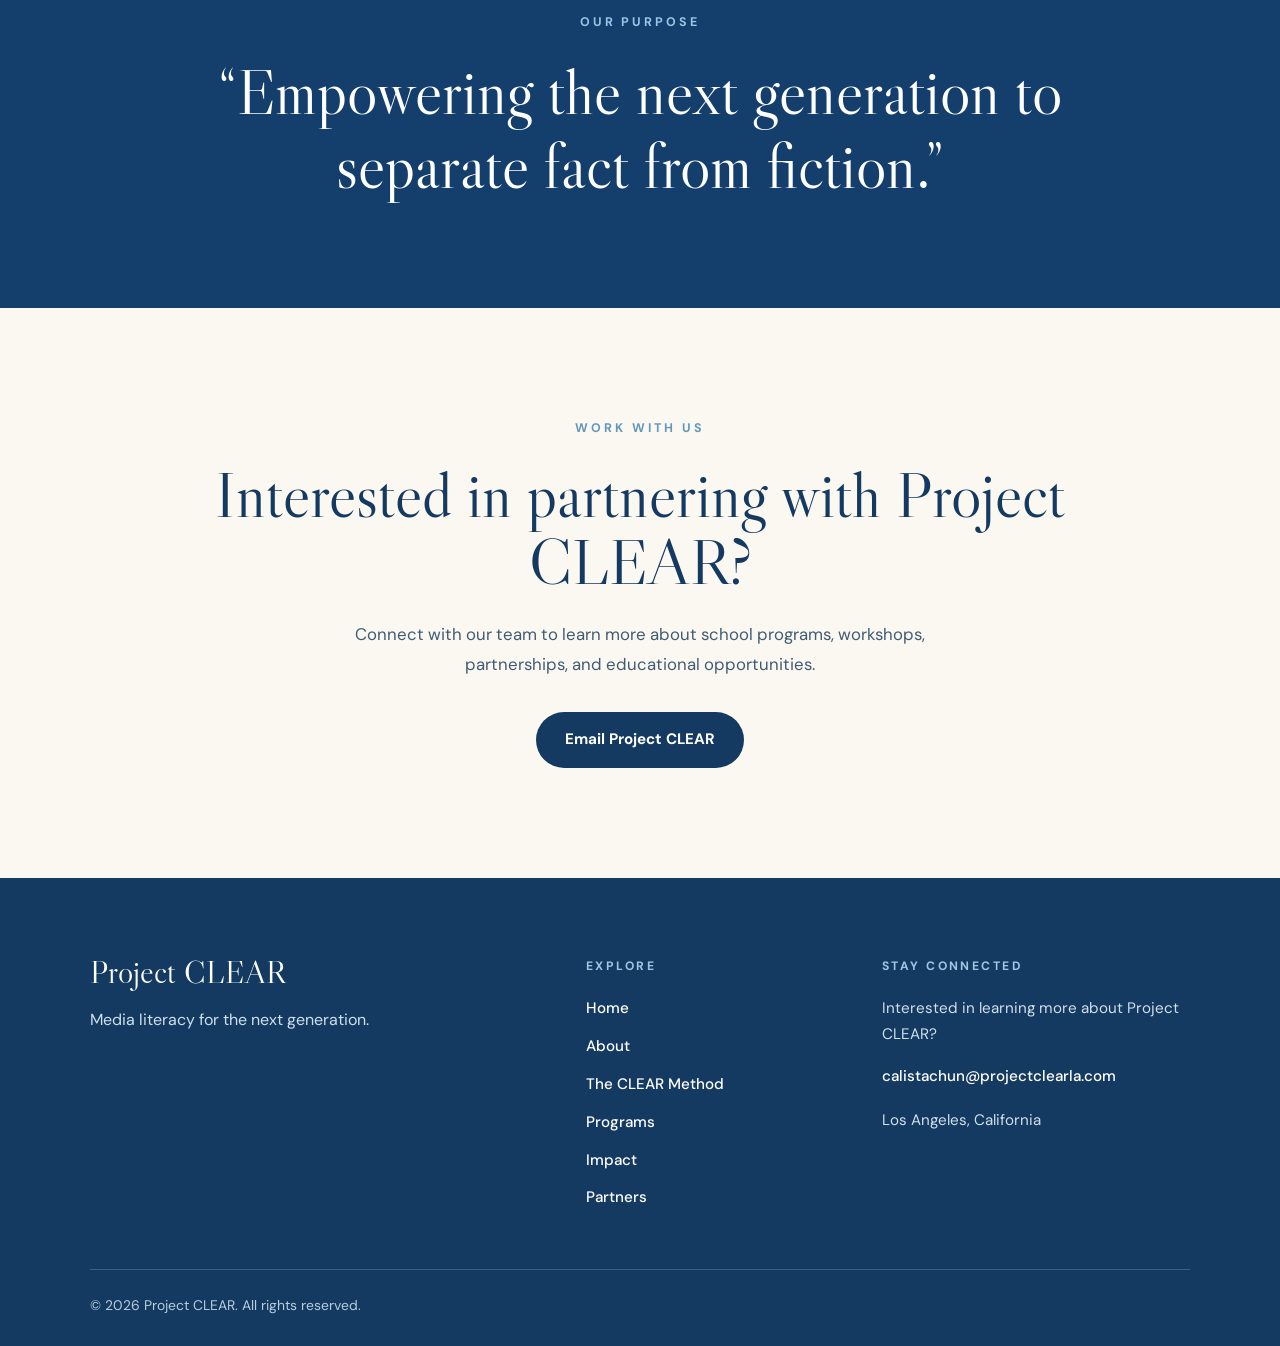
==== commit d2a2831b: "Add team about page" ====
--- a/about.html
+++ b/about.html
@@ -2,12 +2,24 @@
 <html lang="en">
 <head>
   <meta charset="UTF-8">
-  <meta name="viewport" content="width=device-width, initial-scale=1.0">
-
-  <title>About | Project CLEAR</title>
-
-  <link rel="preconnect" href="https://fonts.googleapis.com">
-  <link rel="preconnect" href="https://fonts.gstatic.com" crossorigin>
+
+  <meta
+    name="viewport"
+    content="width=device-width, initial-scale=1.0"
+  >
+
+  <title>About Us | Project CLEAR</title>
+
+  <link
+    rel="preconnect"
+    href="https://fonts.googleapis.com"
+  >
+
+  <link
+    rel="preconnect"
+    href="https://fonts.gstatic.com"
+    crossorigin
+  >
 
   <link
     href="https://fonts.googleapis.com/css2?family=DM+Sans:wght@400;500;600;700&family=Libre+Caslon+Display&display=swap"
@@ -19,350 +31,448 @@
 
 <body>
 
- <header class="site-header">
-  <nav class="navbar">
-
-    <a href="index.html" class="site-logo">
-      Project Clear
-    </a>
-
-    <button
-      class="menu-toggle"
-      type="button"
-      aria-label="Open navigation menu"
-      aria-expanded="false"
-      aria-controls="main-navigation"
-    >
-      <span></span>
-      <span></span>
-      <span></span>
-    </button>
-
-    <ul class="nav-links" id="main-navigation">
-      <li><a href="about.html">About</a></li>
-      <li><a href="method.html">The CLEAR Method</a></li>
-      <li><a href="programs.html">Programs</a></li>
-      <li><a href="impact.html">Impact</a></li>
-      <li><a href="partners.html">Partners</a></li>
-      </li>
-    </ul>
-
-  </nav>
-</header>
-
-  <main>
-<section class="photo-shuffle-section">
-
-  <div class="photo-shuffle-heading">
-    <p class="section-label">COMMUNITY IN ACTION</p>
-
-    <h2>See Project Clear at work</h2>
-
-    <p>
-      A look at Project Clear’s community events, school programs,
-      environmental activities, and youth leadership experiences.
-    </p>
-  </div>
-
-  <div class="photo-shuffle-grid">
-
-    <div class="shuffle-card shuffle-card-featured" data-set="0">
-      <img
-        class="shuffle-layer shuffle-layer-current"
-        src="images/manhattan1.png"
-        alt="Project Clear event in Manhattan Beach"
-      >
-      <img
-        class="shuffle-layer shuffle-layer-next"
-        src="images/manhattan2.png"
-        alt=""
-      >
-    </div>
-
-    <div class="shuffle-card" data-set="1">
-      <img
-        class="shuffle-layer shuffle-layer-current"
-        src="images/pacific1.png"
-        alt="Project Clear event at Pacific Elementary School"
-      >
-      <img
-        class="shuffle-layer shuffle-layer-next"
-        src="images/pacific2.png"
-        alt=""
-      >
-    </div>
-
-    <div class="shuffle-card" data-set="2">
-      <img
-        class="shuffle-layer shuffle-layer-current"
-        src="images/troops1.png"
-        alt="Project Clear activity with Girl Scouts"
-      >
-      <img
-        class="shuffle-layer shuffle-layer-next"
-        src="images/troops2.png"
-        alt=""
-      >
-    </div>
-
-    <div class="shuffle-card" data-set="3">
-      <img
-        class="shuffle-layer shuffle-layer-current"
-        src="images/manhattan4.png"
-        alt="Project Clear community presentation"
-      >
-      <img
-        class="shuffle-layer shuffle-layer-next"
-        src="images/manhattan5.png"
-        alt=""
-      >
-    </div>
-
-    <div class="shuffle-card" data-set="4">
-      <img
-        class="shuffle-layer shuffle-layer-current"
-        src="images/pacific3.png"
-        alt="Students participating in a Project Clear program"
-      >
-      <img
-        class="shuffle-layer shuffle-layer-next"
-        src="images/troops3.png"
-        alt=""
-      >
-    </div>
-
-  </div>
-
-</section>
-    <section class="page-hero">
-      <p class="eyebrow">ABOUT PROJECT CLEAR</p>
-
-      <h1>Helping students become informed digital citizens</h1>
-
-      <p class="page-hero-text">
-        Project CLEAR gives students the skills needed to question
-        information, recognize misinformation, and make thoughtful
-        decisions online.
-      </p>
-    </section>
-
-    <section class="content-section two-column">
-
-      <div>
-        <p class="eyebrow">OUR STORY</p>
-
-        <h2>Media literacy matters more than ever</h2>
-      </div>
-
-      <div>
-        <p>
-          Students encounter hundreds of messages every day through social
-          media, news websites, videos, advertisements, and online
-          conversations. It can be difficult to determine which information
-          is accurate and which information is misleading.
-        </p>
-
-        <p>
-          Project CLEAR was created to make media literacy approachable,
-          useful, and relevant for young people. Our lessons help students
-          slow down, ask questions, check evidence, and understand how media
-          can influence their beliefs.
-        </p>
-      </div>
-
-    </section>
-
-    <section class="light-section">
-
-      <div class="section-heading">
-        <p class="eyebrow">WHAT GUIDES US</p>
-        <h2>Our mission and values</h2>
-      </div>
-
-      <div class="card-grid three-columns">
-
-        <article class="info-card">
-          <span class="card-number">01</span>
-          <h3>Critical Thinking</h3>
-          <p>
-            We encourage students to question claims and look beyond the
-            first piece of information they see.
-          </p>
-        </article>
-
-        <article class="info-card">
-          <span class="card-number">02</span>
-          <h3>Accessibility</h3>
-          <p>
-            Our lessons are designed to be understandable, engaging, and
-            useful for students with different learning needs.
-          </p>
-        </article>
-
-        <article class="info-card">
-          <span class="card-number">03</span>
-          <h3>Responsibility</h3>
-          <p>
-            We teach students to think carefully before believing or sharing
-            information with others.
-          </p>
-        </article>
-
-      </div>
-
-    </section>
-
-    <section class="content-section centered-section">
-
-      <p class="eyebrow">OUR VISION</p>
-
-      <h2>
-        A generation of students who can confidently navigate the digital
-        world
-      </h2>
-
-      <p class="large-paragraph">
-        We imagine a future where every student has the tools to recognize
-        misinformation, understand different perspectives, and participate
-        responsibly in online communities.
-      </p>
-
-      <a href="method.html" class="primary-button">
-        Explore the CLEAR Method
-      </a>
-
-    </section>
-
-  </main>
-
-  <footer class="site-footer">
-  <div class="footer-main">
-
-    <div class="footer-brand">
-      <a href="index.html" class="footer-logo">
+  <!-- Navigation -->
+  <header class="site-header">
+    <nav class="navbar">
+
+      <a href="index.html" class="site-logo">
         Project CLEAR
       </a>
 
+      <button
+        class="menu-toggle"
+        type="button"
+        aria-label="Open navigation menu"
+        aria-expanded="false"
+        aria-controls="main-navigation"
+      >
+        <span></span>
+        <span></span>
+        <span></span>
+      </button>
+
+      <ul class="nav-links" id="main-navigation">
+        <li>
+          <a href="index.html">
+            Home
+          </a>
+        </li>
+
+        <li>
+          <a href="about.html" class="active">
+            About
+          </a>
+        </li>
+
+        <li>
+          <a href="method.html">
+            The CLEAR Method
+          </a>
+        </li>
+
+        <li>
+          <a href="programs.html">
+            Programs
+          </a>
+        </li>
+
+        <li>
+          <a href="impact.html">
+            Impact
+          </a>
+        </li>
+
+        <li>
+          <a href="partners.html">
+            Partners
+          </a>
+        </li>
+      </ul>
+
+    </nav>
+  </header>
+
+
+  <main>
+
+    <!-- Hero -->
+    <section class="about-hero">
+
+      <div class="about-hero-content">
+
+        <p class="eyebrow">
+          Who We Are
+        </p>
+
+        <h1>
+          Meet the team behind Project CLEAR
+        </h1>
+
+        <p class="about-hero-text">
+          We are a student-led team committed to helping young people
+          recognize misinformation, evaluate sources, and participate
+          responsibly in today’s digital world.
+        </p>
+
+      </div>
+
+    </section>
+
+
+    <!-- Mission Introduction -->
+    <section class="about-intro">
+
+      <div class="about-intro-heading">
+
+        <p class="eyebrow">
+          Our Team
+        </p>
+
+        <h2>
+          Young leaders creating meaningful change
+        </h2>
+
+      </div>
+
+      <div class="about-intro-copy">
+
+        <p>
+          Project CLEAR brings together students who care about media
+          literacy, education, research, and community engagement.
+          Each team member contributes a different perspective while
+          working toward the same goal: giving students practical tools
+          to navigate information with confidence.
+        </p>
+
+      </div>
+
+    </section>
+
+
+    <!-- Leadership -->
+    <section class="team-section">
+
+      <div class="team-section-heading">
+        <p class="eyebrow">Leadership</p>
+        <h2>Meet our founders and directors</h2>
+      </div>
+
+
+      <!-- Calista -->
+      <article class="team-member">
+
+        <div class="team-photo">
+          <img
+            src="Images/calista.png"
+            alt="Calista Chun"
+          >
+        </div>
+
+        <div class="team-member-content">
+
+          <p class="team-number">01</p>
+
+          <h3>Calista Chun</h3>
+
+          <p class="team-role">
+            Founder &amp; Board President
+          </p>
+
+          <p class="team-bio">
+            Calista is a high school student with interests in mathematics,
+            history, Model United Nations, and varsity tennis. Her experience
+            navigating social media inspired her to create Project CLEAR and
+            help students learn how to separate fact from opinion. She believes
+            media literacy is an essential skill for participating responsibly
+            in today’s society.
+          </p>
+
+        </div>
+
+      </article>
+
+
+      <!-- Naomi -->
+      <article class="team-member team-member-reverse">
+
+        <div class="team-photo">
+          <img
+            src="Images/naomi.png"
+            alt="Naomi Dimalanta"
+          >
+        </div>
+
+        <div class="team-member-content">
+
+          <p class="team-number">02</p>
+
+          <h3>Naomi Dimalanta</h3>
+
+          <p class="team-role">
+            Executive Director
+          </p>
+
+          <p class="team-bio">
+            Naomi is a high school student involved in Model United Nations
+            who also enjoys creative writing and music. She is passionate
+            about helping students understand how to evaluate sources and
+            identify fact-based information. Through Project CLEAR, she works
+            to make media-literacy education practical and accessible.
+          </p>
+
+        </div>
+
+      </article>
+
+    </section>
+
+
+    <!-- Executive Team -->
+    <section class="team-section team-section-light">
+
+      <div class="team-section-heading">
+        <p class="eyebrow">Executive Team</p>
+        <h2>Research, outreach, and education</h2>
+      </div>
+
+
+      <!-- Vivian -->
+      <article class="team-member">
+
+        <div class="team-photo">
+          <img
+            src="Images/vivian.png"
+            alt="Vivian Bullock"
+          >
+        </div>
+
+        <div class="team-member-content">
+
+          <p class="team-number">03</p>
+
+          <h3>Vivian Bullock</h3>
+
+          <p class="team-role">
+            Director of Government Relations
+          </p>
+
+          <p class="team-bio">
+            Vivian is interested in English, history, Model United Nations,
+            water polo, and the outdoors. She cares about preventing the spread
+            of misinformation because inaccurate information can cause harm
+            to individuals and communities. She believes reliable information
+            is necessary for informed decision-making and public trust.
+          </p>
+
+        </div>
+
+      </article>
+
+
+      <!-- Sienna -->
+      <article class="team-member team-member-reverse">
+
+        <div class="team-photo">
+          <img
+            src="Images/sienna.png"
+            alt="Sienna Chun"
+          >
+        </div>
+
+        <div class="team-member-content">
+
+          <p class="team-number">04</p>
+
+          <h3>Sienna Chun</h3>
+
+          <p class="team-role">
+            Social Media Manager &amp; Science Research Intern
+          </p>
+
+          <p class="team-bio">
+            Sienna researches health-related topics, reviews peer-reviewed
+            studies, and evaluates the credibility of sources shared online.
+            She works to ensure that Project CLEAR’s educational content is
+            supported by reliable scientific evidence and presented in a way
+            that younger students can easily understand.
+          </p>
+
+        </div>
+
+      </article>
+
+    </section>
+
+
+    <!-- Youth Ambassador -->
+    <section class="team-section">
+
+      <div class="team-section-heading">
+        <p class="eyebrow">Youth Leadership</p>
+        <h2>Helping students lead the conversation</h2>
+      </div>
+
+
+      <!-- Kellen -->
+      <article class="team-member">
+
+        <div class="team-photo">
+          <img
+            src="Images/kellen.png"
+            alt="Kellen Lee"
+          >
+        </div>
+
+        <div class="team-member-content">
+
+          <p class="team-number">05</p>
+
+          <h3>Kellen Lee</h3>
+
+          <p class="team-role">
+            Youth Ambassador
+          </p>
+
+          <p class="team-bio">
+            Kellen is a high school student involved in basketball and Model
+            United Nations. His experience discussing digital misinformation
+            has shown him how important media literacy is in a highly
+            technological society. As a Youth Ambassador, he helps bring a
+            student perspective to Project CLEAR’s programs and outreach.
+          </p>
+
+        </div>
+
+      </article>
+
+    </section>
+
+
+    <!-- Team Quote -->
+    <section class="team-quote">
+
+      <p class="eyebrow light-eyebrow">
+        Our Purpose
+      </p>
+
+      <blockquote>
+        “Empowering the next generation to separate fact from fiction.”
+      </blockquote>
+
+    </section>
+
+
+    <!-- Contact CTA -->
+    <section class="about-contact">
+
+      <div class="about-contact-content">
+
+        <p class="eyebrow">
+          Work With Us
+        </p>
+
+        <h2>
+          Interested in partnering with Project CLEAR?
+        </h2>
+
+        <p>
+          Connect with our team to learn more about school programs,
+          workshops, partnerships, and educational opportunities.
+        </p>
+
+        <a
+          href="mailto:calistachun@projectclearla.com"
+          class="primary-button"
+        >
+          Email Project CLEAR
+        </a>
+
+      </div>
+
+    </section>
+
+  </main>
+
+
+  <!-- Footer -->
+  <footer class="site-footer">
+
+    <div class="footer-main">
+
+      <div class="footer-brand">
+
+        <a href="index.html" class="footer-logo">
+          Project CLEAR
+        </a>
+
+        <p>
+          Media literacy for the next generation.
+        </p>
+
+      </div>
+
+      <div class="footer-column">
+
+        <p class="footer-heading">
+          Explore
+        </p>
+
+        <nav class="footer-links" aria-label="Footer navigation">
+          <a href="index.html">Home</a>
+          <a href="about.html">About</a>
+          <a href="method.html">The CLEAR Method</a>
+          <a href="programs.html">Programs</a>
+          <a href="impact.html">Impact</a>
+          <a href="partners.html">Partners</a>
+        </nav>
+
+      </div>
+
+      <div class="footer-column footer-contact">
+
+        <p class="footer-heading">
+          Stay Connected
+        </p>
+
+        <p>
+          Interested in learning more about Project CLEAR?
+        </p>
+
+        <a href="mailto:calistachun@projectclearla.com">
+          calistachun@projectclearla.com
+        </a>
+
+        <p>
+          Los Angeles, California
+        </p>
+
+      </div>
+
+    </div>
+
+    <div class="footer-bottom">
       <p>
-        Media literacy for the next generation.
+        &copy; 2026 Project CLEAR. All rights reserved.
       </p>
     </div>
 
-    <div class="footer-column">
-      <p class="footer-heading">Explore</p>
-
-      <nav class="footer-links" aria-label="Footer navigation">
-        <a href="about.html">About</a>
-        <a href="method.html">The CLEAR Method</a>
-        <a href="programs.html">Programs</a>
-        <a href="impact.html">Impact</a>
-        <a href="partners.html">Partners</a>
-      </nav>
-    </div>
-
-    <div class="footer-column footer-contact">
-      <p class="footer-heading">Stay Connected</p>
-
-      <p>
-        Interested in learning more about Project CLEAR?
-      </p>
-
-      <a href="mailto:hello@projectclear.org">
-        calista.chun@gmail.com
-      </a>
-
-      <p>Los Angeles, California</p>
-    </div>
-
-  </div>
-
-  <div class="footer-bottom">
-    <p>&copy; 2026 Project CLEAR. All rights reserved.</p>
-  </div>
-</footer>
-<script>
-  const menuToggle = document.querySelector(".menu-toggle");
-  const navLinks = document.querySelector(".nav-links");
-
-  if (menuToggle && navLinks) {
-    menuToggle.addEventListener("click", function () {
-      const menuIsOpen = navLinks.classList.toggle("open");
-
-      menuToggle.classList.toggle("open", menuIsOpen);
-      menuToggle.setAttribute("aria-expanded", menuIsOpen);
-    });
-  }
-</script>
-<script>
-  const photoSets = [
-    [
-      "images/manhattan1.png",
-      "images/manhattan2.png",
-      "images/manhattan3.png",
-      "images/manhattan4.png",
-      "images/manhattan5.png",
-      "images/manhattan6.png",
-      "images/manhattan7.png",
-      "images/manhattan8.png"
-    ],
-    [
-      "images/pacific1.png",
-      "images/pacific2.png",
-      "images/pacific3.png",
-      "images/pacific4.png"
-    ],
-    [
-      "images/troops1.png",
-      "images/troops2.png",
-      "images/troops3.png"
-    ],
-    [
-      "images/manhattan4.png",
-      "images/manhattan5.png",
-      "images/manhattan6.png",
-      "images/manhattan7.png",
-      "images/manhattan8.png"
-    ],
-    [
-      "images/pacific3.png",
-      "images/pacific4.png",
-      "images/troops1.png",
-      "images/troops2.png",
-      "images/troops3.png"
-    ]
-  ];
-
-  const shuffleCards = document.querySelectorAll(".shuffle-card");
-  const currentIndexes = Array(shuffleCards.length).fill(0);
-  let activeCard = 0;
-
-  function changePhoto() {
-    const card = shuffleCards[activeCard];
-
-    if (!card) return;
-
-    const setIndex = Number(card.dataset.set);
-    const imageSet = photoSets[setIndex];
-
-    const currentImage = card.querySelector(".shuffle-layer-current");
-    const nextImage = card.querySelector(".shuffle-layer-next");
-
-    if (!imageSet || !currentImage || !nextImage) return;
-
-    const nextIndex = (currentIndexes[activeCard] + 1) % imageSet.length;
-
-    nextImage.src = imageSet[nextIndex];
-    card.classList.add("is-changing");
-
-    setTimeout(() => {
-      currentImage.src = imageSet[nextIndex];
-      card.classList.remove("is-changing");
-      currentIndexes[activeCard] = nextIndex;
-      activeCard = (activeCard + 1) % shuffleCards.length;
-    }, 900);
-  }
-
-  setInterval(changePhoto, 3200);
-</script>
+  </footer>
+
+
+  <!-- Mobile navigation -->
+  <script>
+    const menuToggle = document.querySelector(".menu-toggle");
+    const navLinks = document.querySelector(".nav-links");
+
+    if (menuToggle && navLinks) {
+      menuToggle.addEventListener("click", function () {
+        const menuIsOpen = navLinks.classList.toggle("open");
+
+        menuToggle.classList.toggle("open", menuIsOpen);
+        menuToggle.setAttribute("aria-expanded", menuIsOpen);
+      });
+    }
+  </script>
+
 </body>
 </html>
--- a/style.css
+++ b/style.css
@@ -1404,4 +1404,362 @@
   margin: 0 auto;
 
   text-align: center;
+}
+/* =====================================
+   ABOUT / TEAM PAGE
+===================================== */
+
+.about-hero {
+  position: relative;
+  overflow: hidden;
+  padding: 125px 8%;
+  background:
+    radial-gradient(
+      circle at 86% 20%,
+      rgba(111, 165, 204, 0.28),
+      transparent 30%
+    ),
+    linear-gradient(
+      135deg,
+      #e9f4fa 0%,
+      #f8fbfd 55%,
+      #edf6fb 100%
+    );
+}
+
+.about-hero::before {
+  position: absolute;
+  top: -170px;
+  right: -115px;
+  width: 430px;
+  height: 430px;
+  border: 1px solid rgba(20, 58, 98, 0.12);
+  border-radius: 50%;
+  content: "";
+}
+
+.about-hero::after {
+  position: absolute;
+  right: 120px;
+  bottom: -210px;
+  width: 350px;
+  height: 350px;
+  border: 1px solid rgba(20, 58, 98, 0.09);
+  border-radius: 50%;
+  content: "";
+}
+
+.about-hero-content {
+  position: relative;
+  z-index: 2;
+  max-width: 980px;
+  margin: 0 auto;
+  text-align: center;
+}
+
+.about-hero-content .eyebrow {
+  text-align: center;
+}
+
+.about-hero h1 {
+  max-width: 950px;
+  margin: 0 auto 28px;
+  color: #143a62;
+  font-family: "Libre Caslon Display", Georgia, serif;
+  font-size: clamp(3.2rem, 6vw, 5.5rem);
+  font-weight: 400;
+  line-height: 1.04;
+  letter-spacing: -0.03em;
+  text-align: center;
+}
+
+.about-hero-text {
+  max-width: 720px;
+  margin: 0 auto;
+  color: #46647c;
+  font-size: 1.08rem;
+  line-height: 1.85;
+  text-align: center;
+}
+
+
+/* About introduction */
+
+.about-intro {
+  display: grid;
+  grid-template-columns: 1fr 1fr;
+  width: min(1180px, 88%);
+  margin: 0 auto;
+  padding: 105px 0;
+  align-items: center;
+  gap: 100px;
+}
+
+.about-intro-heading h2 {
+  max-width: 580px;
+  font-size: clamp(2.8rem, 5vw, 4.5rem);
+}
+
+.about-intro-copy {
+  max-width: 560px;
+}
+
+.about-intro-copy p {
+  font-size: 1.05rem;
+  line-height: 1.9;
+}
+
+
+/* Team sections */
+
+.team-section {
+  padding: 100px 7%;
+  background-color: #fbf8f2;
+}
+
+.team-section-light {
+  background-color: #eaf5fa;
+}
+
+.team-section-heading {
+  max-width: 800px;
+  margin: 0 auto 65px;
+  text-align: center;
+}
+
+.team-section-heading .eyebrow {
+  text-align: center;
+}
+
+.team-section-heading h2 {
+  font-size: clamp(2.7rem, 5vw, 4.4rem);
+  text-align: center;
+}
+
+.team-member {
+  display: grid;
+  grid-template-columns: 390px minmax(0, 1fr);
+  width: 100%;
+  max-width: 1120px;
+  margin: 0 auto 42px;
+  overflow: hidden;
+  border: 1px solid #d7e5ef;
+  border-radius: 28px;
+  background-color: #ffffff;
+  box-shadow: 0 18px 50px rgba(20, 58, 98, 0.07);
+  align-items: stretch;
+}
+
+.team-member:last-child {
+  margin-bottom: 0;
+}
+
+.team-member-reverse {
+  grid-template-columns: minmax(0, 1fr) 390px;
+}
+
+.team-member-reverse .team-photo {
+  grid-column: 2;
+  grid-row: 1;
+}
+
+.team-member-reverse .team-member-content {
+  grid-column: 1;
+  grid-row: 1;
+}
+
+.team-photo {
+  min-height: 440px;
+  overflow: hidden;
+  background-color: #dcebf4;
+}
+
+.team-photo img {
+  width: 100%;
+  height: 100%;
+  object-fit: cover;
+}
+
+.team-member-content {
+  display: flex;
+  padding: 62px;
+  flex-direction: column;
+  justify-content: center;
+}
+
+.team-number {
+  margin: 0 0 13px;
+  color: #6b9cca;
+  font-size: 0.77rem;
+  font-weight: 700;
+  letter-spacing: 0.2em;
+}
+
+.team-member-content h3 {
+  margin: 0 0 7px;
+  color: #143a62;
+  font-family: "Libre Caslon Display", Georgia, serif;
+  font-size: clamp(2.4rem, 4vw, 3.5rem);
+  font-weight: 400;
+  line-height: 1.08;
+}
+
+.team-role {
+  margin: 0 0 25px;
+  color: #6b9cca;
+  font-size: 0.92rem;
+  font-weight: 700;
+  letter-spacing: 0.05em;
+  text-transform: uppercase;
+}
+
+.team-bio {
+  max-width: 650px;
+  margin: 0;
+  color: #405b72;
+  font-size: 1rem;
+  line-height: 1.85;
+}
+
+
+/* Quote section */
+
+.team-quote {
+  padding: 105px 8%;
+  background-color: #143f6d;
+  text-align: center;
+}
+
+.team-quote .eyebrow {
+  text-align: center;
+}
+
+.team-quote blockquote {
+  max-width: 1000px;
+  margin: 0 auto;
+  color: #ffffff;
+  font-family: "Libre Caslon Display", Georgia, serif;
+  font-size: clamp(2.8rem, 5vw, 5rem);
+  font-style: normal;
+  line-height: 1.15;
+}
+
+
+/* Contact section */
+
+.about-contact {
+  padding: 110px 7%;
+  background-color: #fbf8f2;
+}
+
+.about-contact-content {
+  max-width: 850px;
+  margin: 0 auto;
+  text-align: center;
+}
+
+.about-contact-content .eyebrow {
+  text-align: center;
+}
+
+.about-contact-content h2 {
+  margin: 0 auto 24px;
+  font-size: clamp(2.7rem, 5vw, 4.4rem);
+  text-align: center;
+}
+
+.about-contact-content > p:not(.eyebrow) {
+  max-width: 650px;
+  margin: 0 auto 32px;
+  font-size: 1.05rem;
+  line-height: 1.8;
+  text-align: center;
+}
+
+
+/* =====================================
+   ABOUT PAGE RESPONSIVE
+===================================== */
+
+@media (max-width: 950px) {
+  .about-intro {
+    grid-template-columns: 1fr;
+    gap: 35px;
+  }
+
+  .about-intro-heading,
+  .about-intro-copy {
+    max-width: 760px;
+  }
+
+  .team-member,
+  .team-member-reverse {
+    grid-template-columns: 320px minmax(0, 1fr);
+  }
+
+  .team-member-reverse .team-photo,
+  .team-member-reverse .team-member-content {
+    grid-column: auto;
+    grid-row: auto;
+  }
+
+  .team-member-content {
+    padding: 44px;
+  }
+}
+
+@media (max-width: 760px) {
+  .about-hero {
+    padding: 95px 6%;
+  }
+
+  .about-intro {
+    width: 88%;
+    padding: 80px 0;
+  }
+
+  .team-section {
+    padding: 80px 6%;
+  }
+
+  .team-member,
+  .team-member-reverse {
+    grid-template-columns: 1fr;
+  }
+
+  .team-member-reverse .team-photo,
+  .team-member-reverse .team-member-content {
+    grid-column: auto;
+    grid-row: auto;
+  }
+
+  .team-photo {
+    min-height: 430px;
+  }
+
+  .team-member-content {
+    padding: 38px 30px 44px;
+  }
+
+  .team-quote {
+    padding: 85px 7%;
+  }
+}
+
+@media (max-width: 500px) {
+  .about-hero h1 {
+    font-size: 3rem;
+  }
+
+  .team-photo {
+    min-height: 360px;
+  }
+
+  .team-member-content h3 {
+    font-size: 2.4rem;
+  }
+
+  .team-member {
+    border-radius: 22px;
+  }
 }
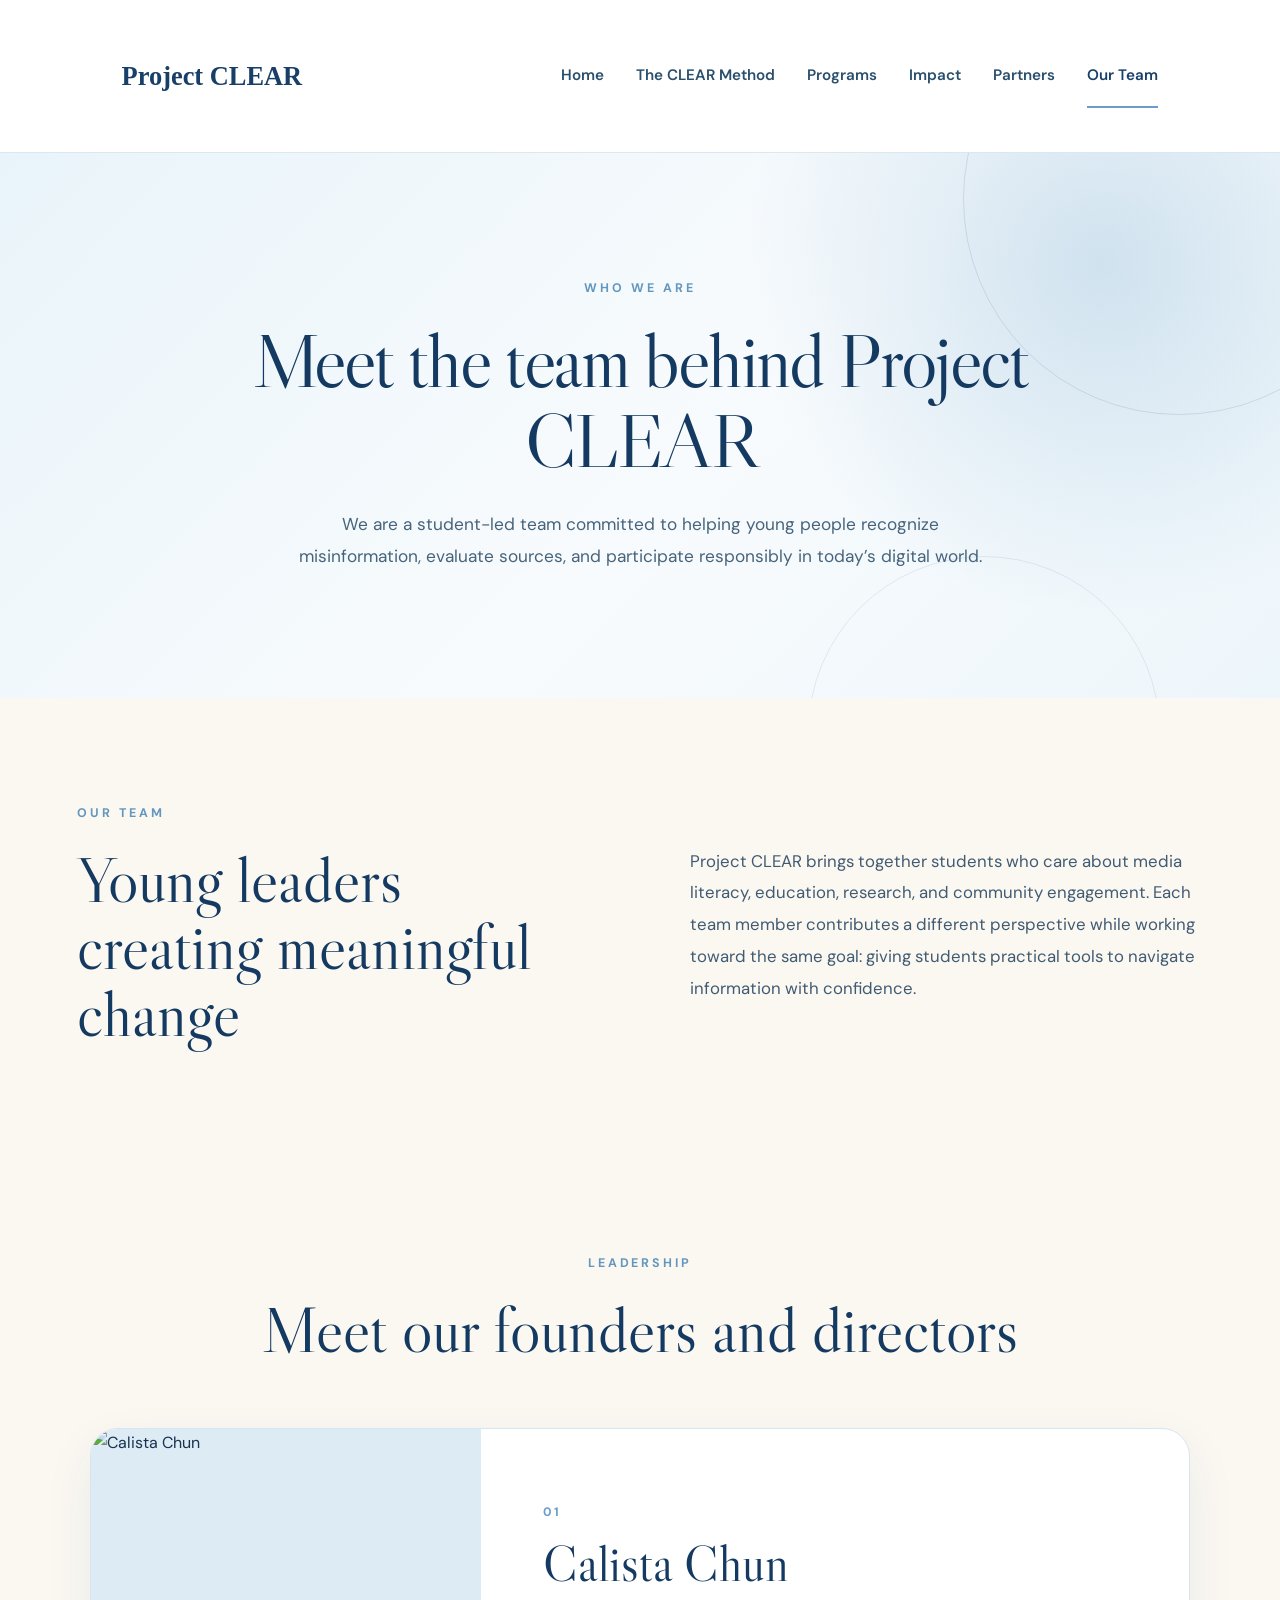
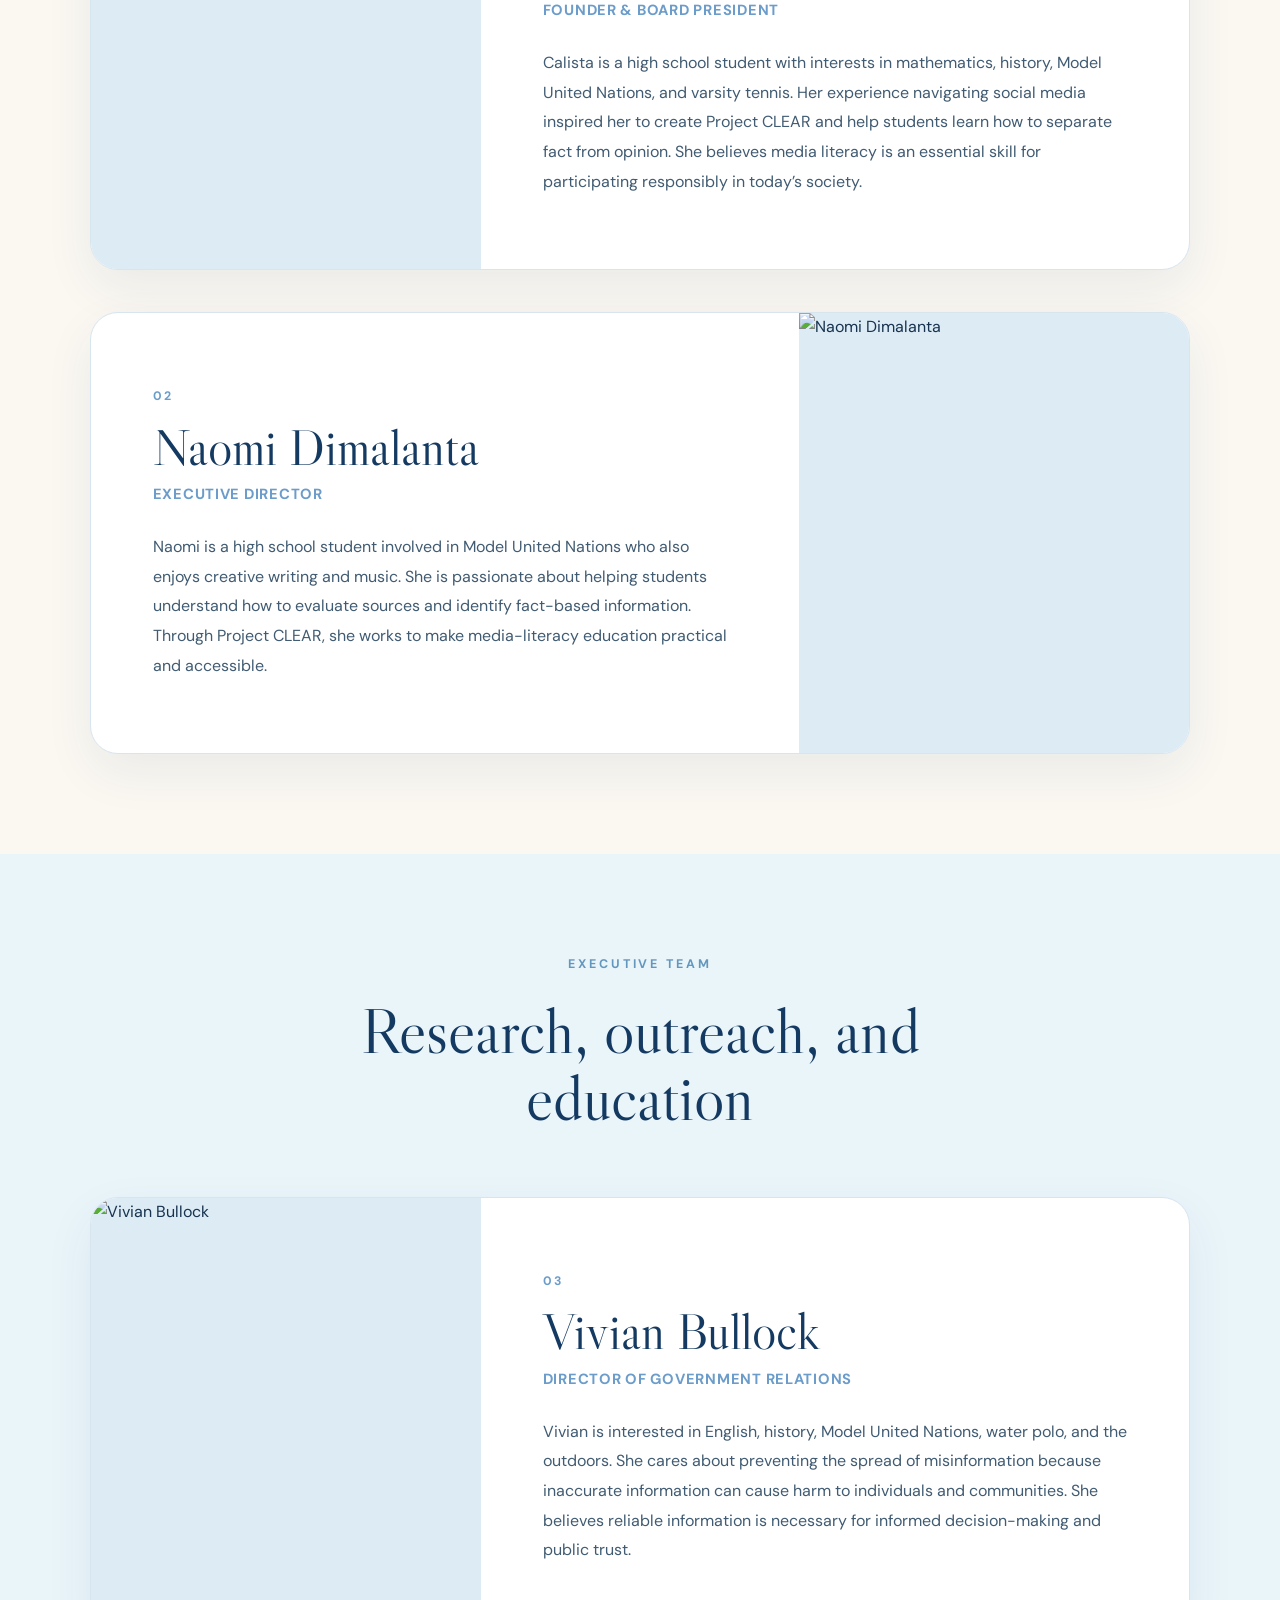
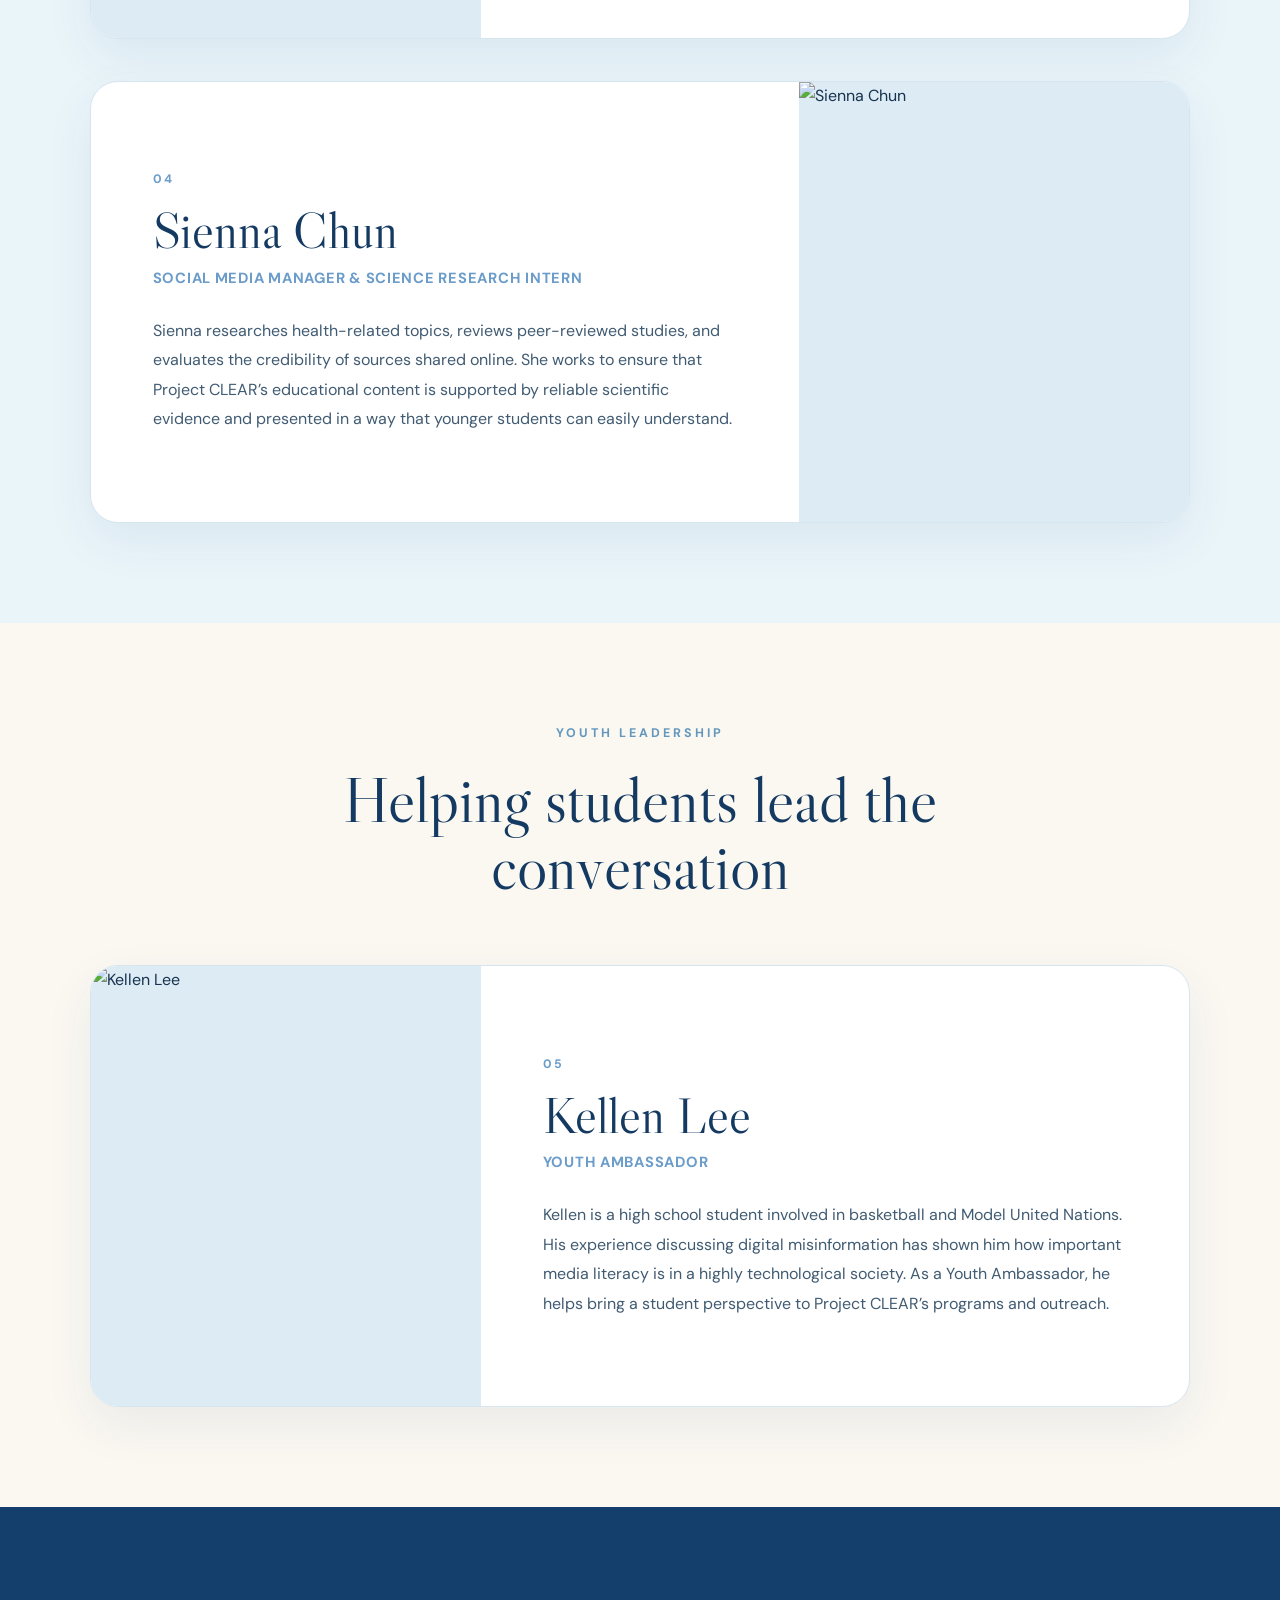
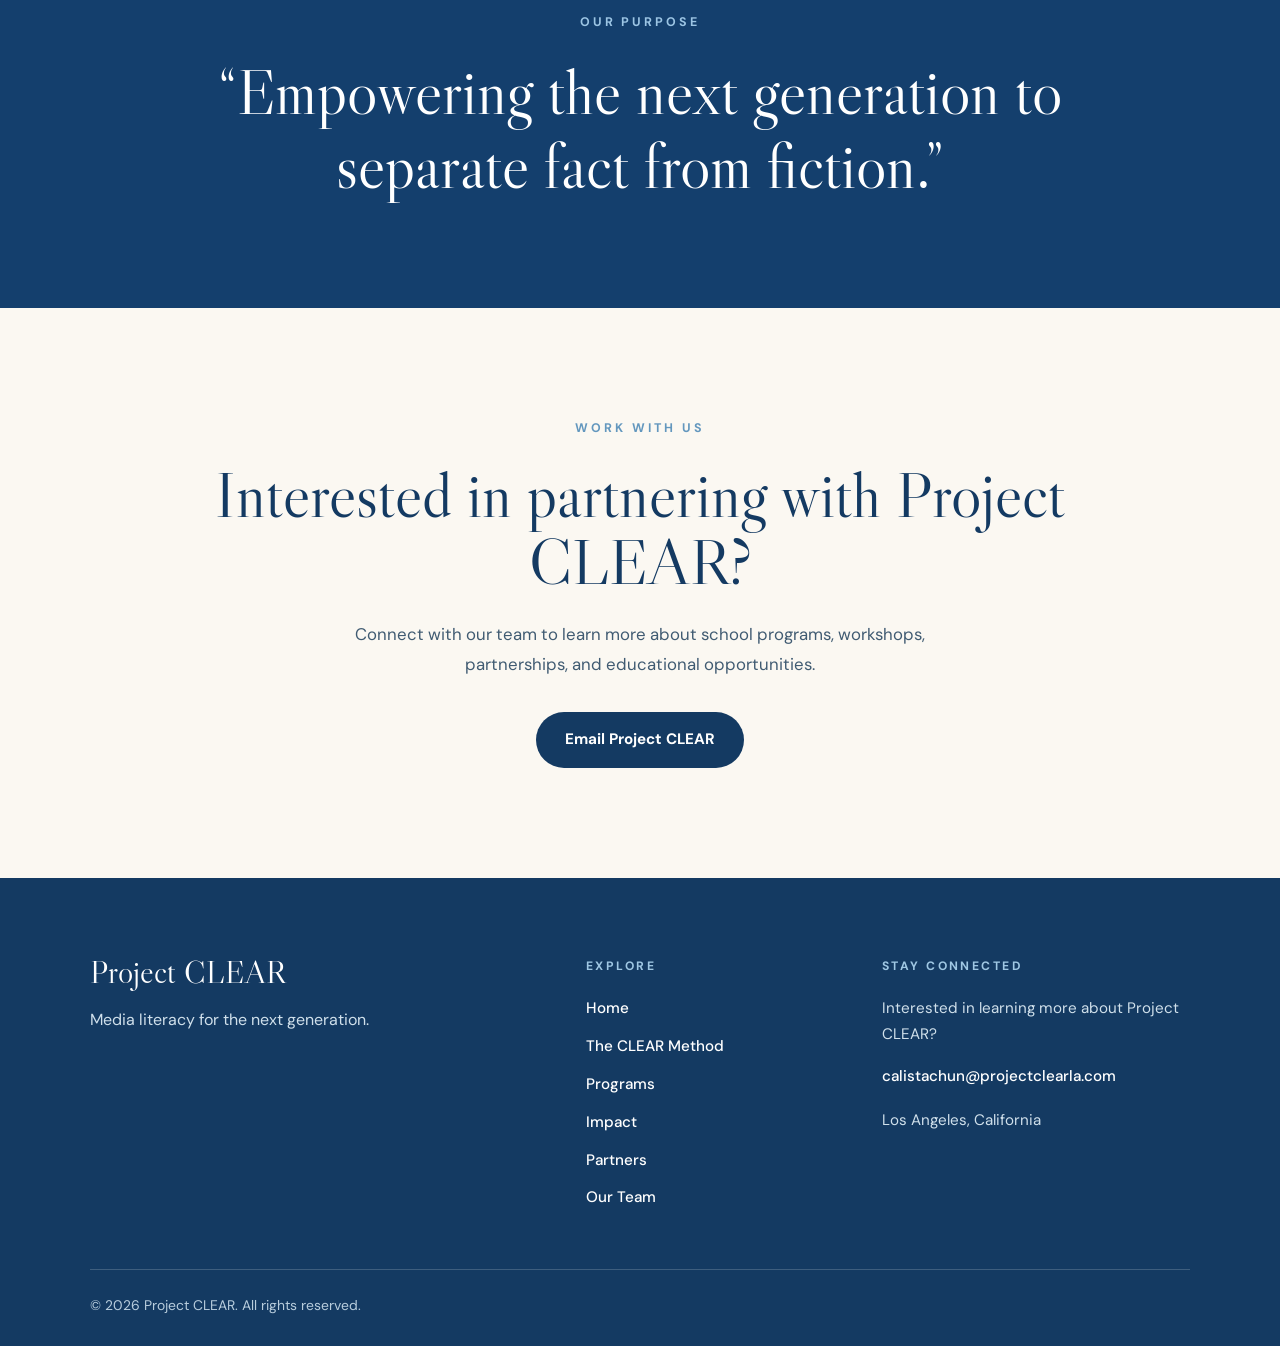
==== commit cc108c59: "Add team about page" ====
--- a/about.html
+++ b/about.html
@@ -57,13 +57,6 @@
             Home
           </a>
         </li>
-
-        <li>
-          <a href="about.html" class="active">
-            About
-          </a>
-        </li>
-
         <li>
           <a href="method.html">
             The CLEAR Method
@@ -85,6 +78,11 @@
         <li>
           <a href="partners.html">
             Partners
+          </a>
+        </li>
+         <li>
+          <a href="about.html" class="active">
+            Our Team
           </a>
         </li>
       </ul>
@@ -418,12 +416,13 @@
         </p>
 
         <nav class="footer-links" aria-label="Footer navigation">
-          <a href="index.html">Home</a>
-          <a href="about.html">About</a>
-          <a href="method.html">The CLEAR Method</a>
-          <a href="programs.html">Programs</a>
-          <a href="impact.html">Impact</a>
-          <a href="partners.html">Partners</a>
+           <a href="index.html">Home</a>
+        <a href="method.html">The CLEAR Method</a>
+        <a href="programs.html">Programs</a>
+        <a href="impact.html">Impact</a>
+        <a href="partners.html">Partners</a>
+        <a href="about.html">Our Team</a>
+          
         </nav>
 
       </div>
